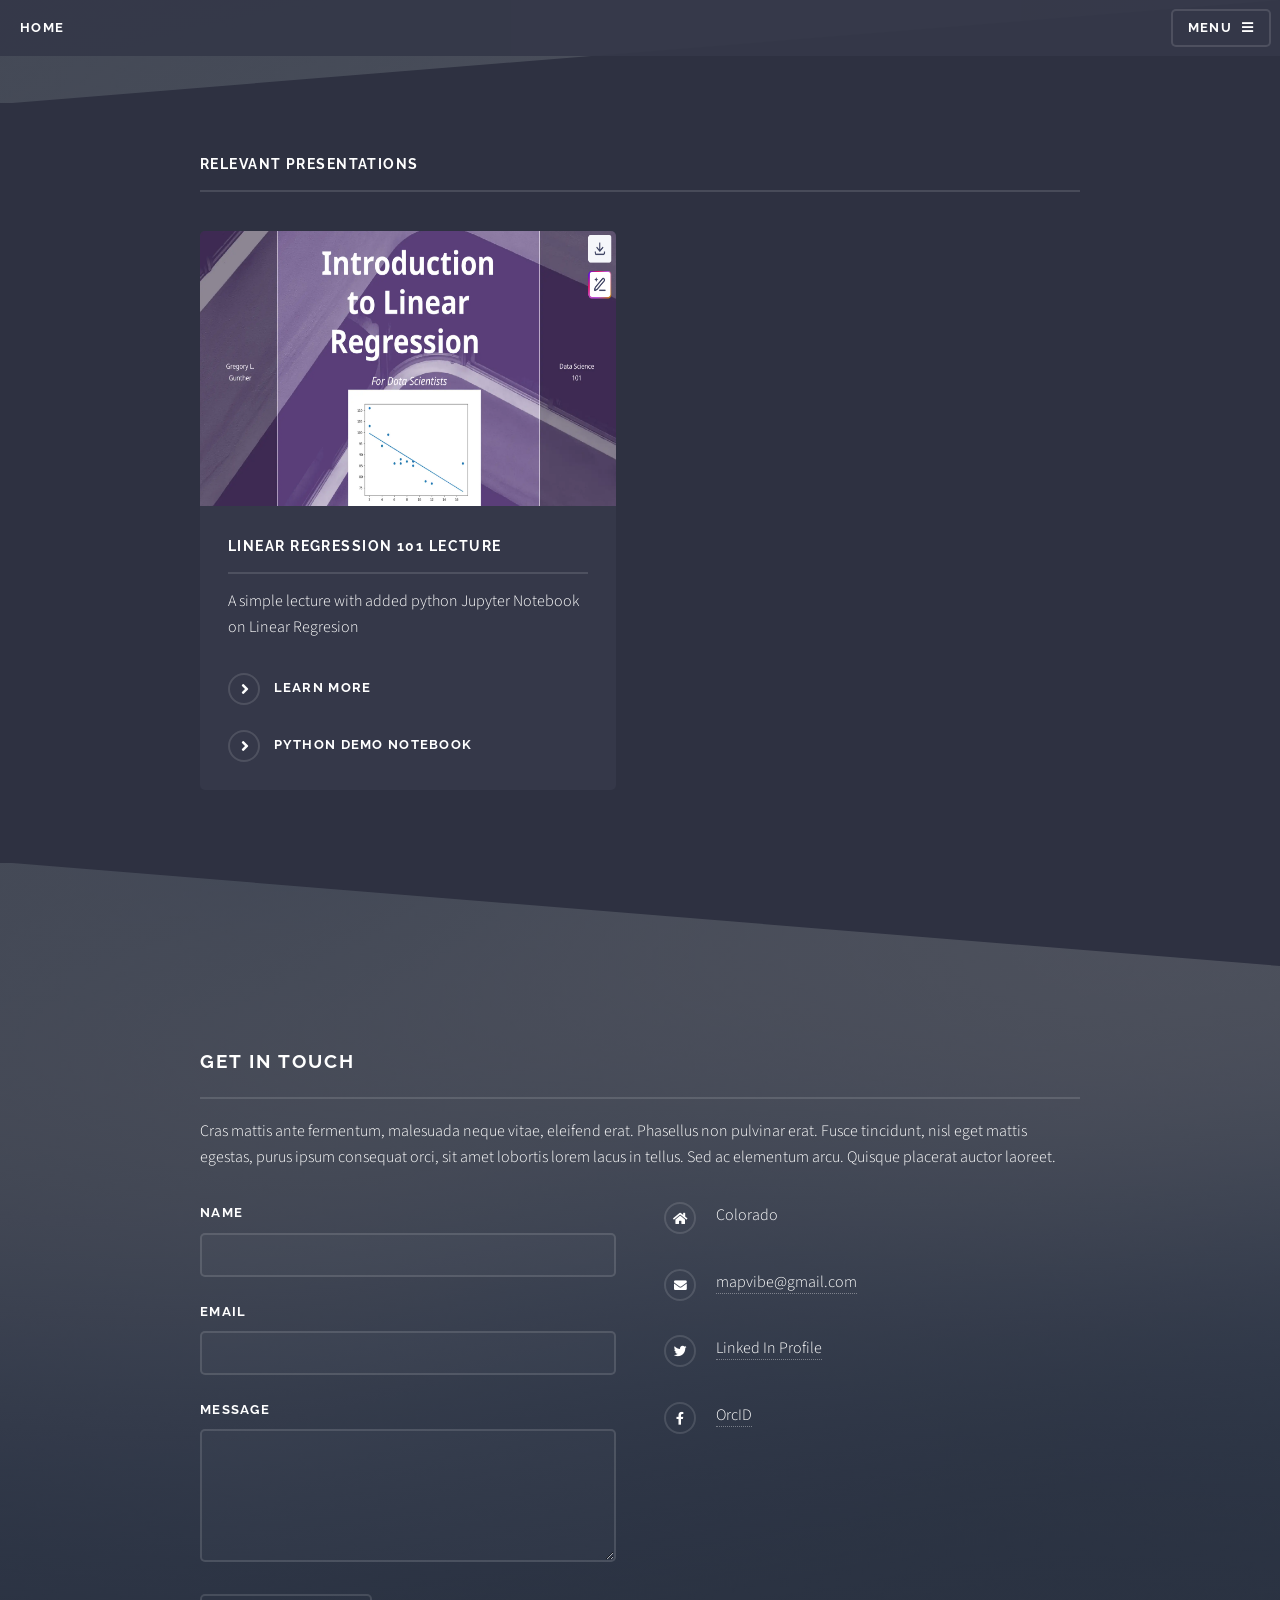
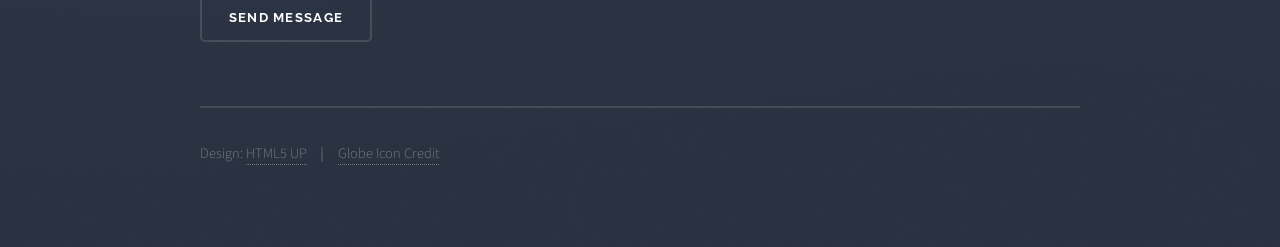
==== presentations.html @ 6fad4ea9 "Added presentation page and linear regression demo presenation" ====
<!DOCTYPE HTML>
<!--
	Solid State by HTML5 UP
	html5up.net | @ajlkn
	Free for personal and commercial use under the CCA 3.0 license (html5up.net/license)
-->
<html>
	<head>
		<title>Gregory Gunther Publications</title>
		<meta charset="utf-8" />
		<meta name="viewport" content="width=device-width, initial-scale=1, user-scalable=no" />
		<link rel="stylesheet" href="assets/css/main.css" />
		<noscript><link rel="stylesheet" href="assets/css/noscript.css" /></noscript>
	</head>
	<body class="is-preload">

		<!-- Page Wrapper -->
			<div id="page-wrapper">

				<!-- Header -->
					<header id="header">
						<h1><a href="index.html">Home</a></h1>
						<nav>
							<a href="#menu">Menu</a>
						</nav>
					</header>

				<!-- Menu -->
					<nav id="menu">
						<div class="inner">
							<h2>Menu</h2>
							<ul class="links">
								<li><a href="index.html">Home</a></li>
								<li><a href="documents/Gregory_Gunther_CV_July_2025.pdf">Curriculum Vitae</a></li>
								<li><a href="documents/skills_pydantic_dm.pdf">Skills (pydantic)</a></li>
								<li><a href="publications.html">Publications</a></li>
                                <li><a href="presentations.html">Presentations</a></li>
								<!--<li><a href="elements.html">Elements</a></li>
								<li><a href="#">Log In</a></li>
								<li><a href="#">Sign Up</a></li>-->
							</ul>
							<a href="#" class="close">Close</a>
						</div>
					</nav>

				<!-- Wrapper -->
				<section id="wrapper">
					<!--	<header>
							<div class="inner">
								<h2>Generic</h2>
								<p>Phasellus non pulvinar erat. Fusce tincidunt nisl eget ipsum.</p>
							</div>
						</header>
                        -->	
						<!-- Content -->
							<div class="wrapper">
								<div class="inner">

									<!--<h3 class="major">Lorem ipsum dolor</h3>
									<p>Morbi mattis mi consectetur tortor elementum, varius pellentesque velit convallis. Aenean tincidunt lectus auctor mauris maximus, ac scelerisque ipsum tempor. Duis vulputate ex et ex tincidunt, quis lacinia velit aliquet. Duis non efficitur nisi, id malesuada justo. Maecenas sagittis felis ac sagittis semper. Curabitur purus leo donec vel dolor at arcu tincidunt bibendum. Interdum et malesuada fames ac ante ipsum primis in faucibus. Fusce ut aliquet justo. Donec id neque ipsum. Integer eget ultricies odio. Nam vel ex a orci fringilla tincidunt. Aliquam eleifend ligula non velit accumsan cursus. Etiam ut gravida sapien.</p>

									<p>Vestibulum ultrices risus velit, sit amet blandit massa auctor sit amet. Sed eu lectus sem. Phasellus in odio at ipsum porttitor mollis id vel diam. Praesent sit amet posuere risus, eu faucibus lectus. Vivamus ex ligula, tempus pulvinar ipsum in, auctor porta quam. Proin nec commodo, vel scelerisque nisi scelerisque. Suspendisse id quam vel tortor tincidunt suscipit. Nullam auctor orci eu dolor consectetur, interdum ullamcorper ante tincidunt. Mauris felis nec felis elementum varius.</p>
								-->
									<h3 class="major">Relevant Presentations</h3>
									<!--<p>Cras mattis ante fermentum, malesuada neque vitae, eleifend erat. Phasellus non pulvinar erat. Fusce tincidunt, nisl eget mattis egestas, purus ipsum consequat orci, sit amet lobortis lorem lacus in tellus. Sed ac elementum arcu. Quisque placerat auctor laoreet.</p>-->

									<section class="features">
										<article>
											<a href="https://www.slideshare.net/slideshow/linear-regression-101-lecture-slideshare-pptx-a828/281717510"  class="image"><img src="images/linearregression.png" alt="Visit this slidedeck for a simple lecture on linear regression" height="275" /></a>
											<h3 class="major">Linear Regression 101 Lecture</h3>
											<p>A simple lecture with added python Jupyter Notebook on Linear Regresion</p>
											<a href="https://www.slideshare.net/slideshow/linear-regression-101-lecture-slideshare-pptx-a828/281717510" class="special">Learn more</a>
										    <a href="https://github.com/mapvibe/projects/blob/main/LinearRegressionPythonDemo.ipynb" class="special">Python Demo Notebook</a>
                                        </article>
										<!--<article>
											<a href="https://www.sciencebase.gov/catalog/item/60abc9e2d34ea221ce51e694" class="image"><img src="images/capacity_assessment_dr.png" alt="Click here for to visit the USGS EarthMAP Capacity Assessment Data Release" height="275" /></a>
											<h3 class="major">USGS Capacity Assessment Data Release</h3>
											<p>The U.S. Geological Survey provides a wide range of scientific information to an even wider group of stakeholders. Understanding what capacities are needed and if and or where these capacities exist across the USGS landscape is critical in moving science to the next level of use, implementation, and visualization. </p>
											<a href="https://www.sciencebase.gov/catalog/item/60abc9e2d34ea221ce51e694" class="special">Learn more</a>
										</article>
										<article>
											<a href="documents/Gunther2025.xlsx" class="image"><img src="images/publications.webp" alt="Click here for a full list of my publications" height="275" /></a>
											<h3 class="major">Full List</h3>
											<p>Here is a full list of my professional publications.</p>
											<a href="documents/Gunther2025.xlsx" class="special">Learn more</a>
										</article>-->
									</section>

								</div>
							</div>

					</section>

				<!-- Footer -->
					<section id="footer">
						<div class="inner">
							<h2 class="major">Get in touch</h2>
							<p>Cras mattis ante fermentum, malesuada neque vitae, eleifend erat. Phasellus non pulvinar erat. Fusce tincidunt, nisl eget mattis egestas, purus ipsum consequat orci, sit amet lobortis lorem lacus in tellus. Sed ac elementum arcu. Quisque placerat auctor laoreet.</p>
							<form method="post" action="#">
								<div class="fields">
									<div class="field">
										<label for="name">Name</label>
										<input type="text" name="name" id="name" />
									</div>
									<div class="field">
										<label for="email">Email</label>
										<input type="email" name="email" id="email" />
									</div>
									<div class="field">
										<label for="message">Message</label>
										<textarea name="message" id="message" rows="4"></textarea>
									</div>
								</div>
								<ul class="actions">
									<li><input type="submit" value="Send Message" /></li>
								</ul>
							</form>
							<ul class="contact">
								<li class="icon solid fa-home">
									Colorado<br />
								</li>
								<li class="icon solid fa-envelope"><a href="mailto:mapvibe@gmail.com">mapvibe@gmail.com</a></li>
								<li class="icon brands fa-twitter"><a href="https://www.linkedin.com/in/mapvibe/">Linked In Profile</a></li>
								<li class="icon brands fa-facebook-f"><a href="https://orcid.org/0000-0002-1761-1604">OrcID</a></li>
							</ul>
						<ul class="copyright">
								<li>Design: <a href="http://html5up.net">HTML5 UP</a></li><li><a href="https://ngineprumah.blogspot.com/2022/03/white-global-icon-png-global-icon-png.html">Globe Icon Credit</a></li>
							</ul>
						</div>
					</section>

			</div>

		<!-- Scripts -->
			<script src="assets/js/jquery.min.js"></script>
			<script src="assets/js/jquery.scrollex.min.js"></script>
			<script src="assets/js/browser.min.js"></script>
			<script src="assets/js/breakpoints.min.js"></script>
			<script src="assets/js/util.js"></script>
			<script src="assets/js/main.js"></script>

	</body>
</html>
---- assets/css/main.css ----
@import url(fontawesome-all.min.css);
@import url("https://fonts.googleapis.com/css?family=Raleway:200,700|Source+Sans+Pro:300,600,300italic,600italic");

/*
	Solid State by HTML5 UP
	html5up.net | @ajlkn
	Free for personal and commercial use under the CCA 3.0 license (html5up.net/license)
*/

html, body, div, span, applet, object,
iframe, h1, h2, h3, h4, h5, h6, p, blockquote,
pre, a, abbr, acronym, address, big, cite,
code, del, dfn, em, img, ins, kbd, q, s, samp,
small, strike, strong, sub, sup, tt, var, b,
u, i, center, dl, dt, dd, ol, ul, li, fieldset,
form, label, legend, table, caption, tbody,
tfoot, thead, tr, th, td, article, aside,
canvas, details, embed, figure, figcaption,
footer, header, hgroup, menu, nav, output, ruby,
section, summary, time, mark, audio, video {
	margin: 0;
	padding: 0;
	border: 0;
	font-size: 100%;
	font: inherit;
	vertical-align: baseline;}

article, aside, details, figcaption, figure,
footer, header, hgroup, menu, nav, section {
	display: block;}

body {
	line-height: 1;
}

ol, ul {
	list-style: none;
}

blockquote, q {
	quotes: none;
}

	blockquote:before, blockquote:after, q:before, q:after {
		content: '';
		content: none;
	}

table {
	border-collapse: collapse;
	border-spacing: 0;
}

body {
	-webkit-text-size-adjust: none;
}

mark {
	background-color: transparent;
	color: inherit;
}

input::-moz-focus-inner {
	border: 0;
	padding: 0;
}

input, select, textarea {
	-moz-appearance: none;
	-webkit-appearance: none;
	-ms-appearance: none;
	appearance: none;
}

/* Basic */

	@-ms-viewport {
		width: device-width;
	}

	body {
		-ms-overflow-style: scrollbar;
	}

	@media screen and (max-width: 480px) {

		html, body {
			min-width: 320px;
		}

	}

	html {
		box-sizing: border-box;
	}

	*, *:before, *:after {
		box-sizing: inherit;
	}

	body {
		background-color: #2e3141;
		background-image: linear-gradient(to top, rgba(46, 49, 65, 0.8), rgba(46, 49, 65, 0.8)), url("../../images/bg.jpg");
		background-size: auto,
 cover;
		background-attachment: fixed,
 fixed;
		background-position: center,
 center;
	}

		body.is-preload *, body.is-preload *:before, body.is-preload *:after {
			-moz-animation: none !important;
			-webkit-animation: none !important;
			-ms-animation: none !important;
			animation: none !important;
			-moz-transition: none !important;
			-webkit-transition: none !important;
			-ms-transition: none !important;
			transition: none !important;
		}

/* Type */

	body, input, select, textarea {
		color: #ffffff;
		font-family: "Source Sans Pro", Helvetica, sans-serif;
		font-size: 16.5pt;
		font-weight: 300;
		line-height: 1.65;
	}

		@media screen and (max-width: 1680px) {

			body, input, select, textarea {
				font-size: 13pt;
			}

		}

		@media screen and (max-width: 1280px) {

			body, input, select, textarea {
				font-size: 12pt;
			}

		}

		@media screen and (max-width: 980px) {

			body, input, select, textarea {
				font-size: 12pt;
			}

		}

		@media screen and (max-width: 736px) {

			body, input, select, textarea {
				font-size: 12pt;
			}

		}

		@media screen and (max-width: 480px) {

			body, input, select, textarea {
				font-size: 12pt;
			}

		}

	a {
		-moz-transition: color 0.2s ease-in-out, border-bottom-color 0.2s ease-in-out;
		-webkit-transition: color 0.2s ease-in-out, border-bottom-color 0.2s ease-in-out;
		-ms-transition: color 0.2s ease-in-out, border-bottom-color 0.2s ease-in-out;
		transition: color 0.2s ease-in-out, border-bottom-color 0.2s ease-in-out;
		border-bottom: dotted 1px rgba(255, 255, 255, 0.35);
		color: #ffffff;
		text-decoration: none;
	}

		a:hover {
			border-bottom-color: transparent;
			color: #ffffff !important;
		}

		a.special:not(.button) {
			text-decoration: none;
			border-bottom: 0;
			display: block;
			font-family: Raleway, Helvetica, sans-serif;
			font-size: 0.8em;
			font-weight: 700;
			letter-spacing: 0.1em;
			margin: 0 0 2em 0;
			text-transform: uppercase;
		}

			a.special:not(.button):before {
				-moz-osx-font-smoothing: grayscale;
				-webkit-font-smoothing: antialiased;
				display: inline-block;
				font-style: normal;
				font-variant: normal;
				text-rendering: auto;
				line-height: 1;
				text-transform: none !important;
				font-family: 'Font Awesome 5 Free';
				font-weight: 900;
			}

			a.special:not(.button):before {
				-moz-transition: background-color 0.2s ease-in-out;
				-webkit-transition: background-color 0.2s ease-in-out;
				-ms-transition: background-color 0.2s ease-in-out;
				transition: background-color 0.2s ease-in-out;
				border-radius: 100%;
				border: solid 2px rgba(255, 255, 255, 0.125);
				content: '\f105';
				display: inline-block;
				font-size: 1.25em;
				height: 2em;
				line-height: 1.75em;
				margin-right: 0.85em;
				text-align: center;
				text-indent: 0.15em;
				vertical-align: middle;
				width: 2em;
			}

			a.special:not(.button):hover:before {
				background-color: rgba(255, 255, 255, 0.025);
			}

			a.special:not(.button):active:before {
				background-color: rgba(255, 255, 255, 0.075);
			}

	strong, b {
		color: #ffffff;
		font-weight: 600;
	}

	em, i {
		font-style: italic;
	}

	p {
		margin: 0 0 2em 0;
	}

	h1, h2, h3, h4, h5, h6 {
		color: #ffffff;
		font-family: Raleway, Helvetica, sans-serif;
		font-weight: 700;
		letter-spacing: 0.1em;
		margin: 0 0 1em 0;
		text-transform: uppercase;
	}

		h1 a, h2 a, h3 a, h4 a, h5 a, h6 a {
			color: inherit;
			text-decoration: none;
			border-bottom: 0;
		}

		h1 span, h2 span, h3 span, h4 span, h5 span, h6 span {
			font-weight: 200;
		}

		h1.major, h2.major, h3.major, h4.major, h5.major, h6.major {
			padding-bottom: 1em;
			border-bottom: solid 2px rgba(255, 255, 255, 0.125);
		}

	h2 {
		font-size: 1.2em;
	}

	h3 {
		font-size: 0.9em;
	}

	h4 {
		font-size: 0.7em;
	}

	h5 {
		font-size: 0.7em;
	}

	h6 {
		font-size: 0.7em;
	}

	@media screen and (max-width: 736px) {

		h2 {
			font-size: 1em;
		}

		h3 {
			font-size: 0.8em;
		}

	}

	sub {
		font-size: 0.8em;
		position: relative;
		top: 0.5em;
	}

	sup {
		font-size: 0.8em;
		position: relative;
		top: -0.5em;
	}

	blockquote {
		border-left: solid 4px rgba(255, 255, 255, 0.125);
		font-style: italic;
		margin: 0 0 2em 0;
		padding: 0.5em 0 0.5em 2em;
	}

	code {
		background: rgba(255, 255, 255, 0.025);
		border-radius: 5px;
		border: solid 2px rgba(255, 255, 255, 0.125);
		font-family: "Courier New", monospace;
		font-size: 0.9em;
		margin: 0 0.25em;
		padding: 0.25em 0.65em;
	}

	pre {
		-webkit-overflow-scrolling: touch;
		font-family: "Courier New", monospace;
		font-size: 0.9em;
		margin: 0 0 2em 0;
	}

		pre code {
			display: block;
			line-height: 1.75em;
			padding: 1em 1.5em;
			overflow-x: auto;
		}

	hr {
		border: 0;
		border-bottom: solid 2px rgba(255, 255, 255, 0.125);
		margin: 2.5em 0;
	}

		hr.major {
			margin: 4em 0;
		}

	.align-left {
		text-align: left;
	}

	.align-center {
		text-align: center;
	}

	.align-right {
		text-align: right;
	}

/* Row */

	.row {
		display: flex;
		flex-wrap: wrap;
		box-sizing: border-box;
		align-items: stretch;
	}

		.row > * {
			box-sizing: border-box;
		}

		.row.gtr-uniform > * > :last-child {
			margin-bottom: 0;
		}

		.row.aln-left {
			justify-content: flex-start;
		}

		.row.aln-center {
			justify-content: center;
		}

		.row.aln-right {
			justify-content: flex-end;
		}

		.row.aln-top {
			align-items: flex-start;
		}

		.row.aln-middle {
			align-items: center;
		}

		.row.aln-bottom {
			align-items: flex-end;
		}

		.row > .imp {
			order: -1;
		}

		.row > .col-1 {
			width: 8.33333%;
		}

		.row > .off-1 {
			margin-left: 8.33333%;
		}

		.row > .col-2 {
			width: 16.66667%;
		}

		.row > .off-2 {
			margin-left: 16.66667%;
		}

		.row > .col-3 {
			width: 25%;
		}

		.row > .off-3 {
			margin-left: 25%;
		}

		.row > .col-4 {
			width: 33.33333%;
		}

		.row > .off-4 {
			margin-left: 33.33333%;
		}

		.row > .col-5 {
			width: 41.66667%;
		}

		.row > .off-5 {
			margin-left: 41.66667%;
		}

		.row > .col-6 {
			width: 50%;
		}

		.row > .off-6 {
			margin-left: 50%;
		}

		.row > .col-7 {
			width: 58.33333%;
		}

		.row > .off-7 {
			margin-left: 58.33333%;
		}

		.row > .col-8 {
			width: 66.66667%;
		}

		.row > .off-8 {
			margin-left: 66.66667%;
		}

		.row > .col-9 {
			width: 75%;
		}

		.row > .off-9 {
			margin-left: 75%;
		}

		.row > .col-10 {
			width: 83.33333%;
		}

		.row > .off-10 {
			margin-left: 83.33333%;
		}

		.row > .col-11 {
			width: 91.66667%;
		}

		.row > .off-11 {
			margin-left: 91.66667%;
		}

		.row > .col-12 {
			width: 100%;
		}

		.row > .off-12 {
			margin-left: 100%;
		}

		.row.gtr-0 {
			margin-top: 0;
			margin-left: 0em;
		}

			.row.gtr-0 > * {
				padding: 0 0 0 0em;
			}

			.row.gtr-0.gtr-uniform {
				margin-top: 0em;
			}

				.row.gtr-0.gtr-uniform > * {
					padding-top: 0em;
				}

		.row.gtr-25 {
			margin-top: 0;
			margin-left: -0.4375em;
		}

			.row.gtr-25 > * {
				padding: 0 0 0 0.4375em;
			}

			.row.gtr-25.gtr-uniform {
				margin-top: -0.4375em;
			}

				.row.gtr-25.gtr-uniform > * {
					padding-top: 0.4375em;
				}

		.row.gtr-50 {
			margin-top: 0;
			margin-left: -0.875em;
		}

			.row.gtr-50 > * {
				padding: 0 0 0 0.875em;
			}

			.row.gtr-50.gtr-uniform {
				margin-top: -0.875em;
			}

				.row.gtr-50.gtr-uniform > * {
					padding-top: 0.875em;
				}

		.row {
			margin-top: 0;
			margin-left: -1.75em;
		}

			.row > * {
				padding: 0 0 0 1.75em;
			}

			.row.gtr-uniform {
				margin-top: -1.75em;
			}

				.row.gtr-uniform > * {
					padding-top: 1.75em;
				}

		.row.gtr-150 {
			margin-top: 0;
			margin-left: -2.625em;
		}

			.row.gtr-150 > * {
				padding: 0 0 0 2.625em;
			}

			.row.gtr-150.gtr-uniform {
				margin-top: -2.625em;
			}

				.row.gtr-150.gtr-uniform > * {
					padding-top: 2.625em;
				}

		.row.gtr-200 {
			margin-top: 0;
			margin-left: -3.5em;
		}

			.row.gtr-200 > * {
				padding: 0 0 0 3.5em;
			}

			.row.gtr-200.gtr-uniform {
				margin-top: -3.5em;
			}

				.row.gtr-200.gtr-uniform > * {
					padding-top: 3.5em;
				}

		@media screen and (max-width: 1680px) {

			.row {
				display: flex;
				flex-wrap: wrap;
				box-sizing: border-box;
				align-items: stretch;
			}

				.row > * {
					box-sizing: border-box;
				}

				.row.gtr-uniform > * > :last-child {
					margin-bottom: 0;
				}

				.row.aln-left {
					justify-content: flex-start;
				}

				.row.aln-center {
					justify-content: center;
				}

				.row.aln-right {
					justify-content: flex-end;
				}

				.row.aln-top {
					align-items: flex-start;
				}

				.row.aln-middle {
					align-items: center;
				}

				.row.aln-bottom {
					align-items: flex-end;
				}

				.row > .imp-xlarge {
					order: -1;
				}

				.row > .col-1-xlarge {
					width: 8.33333%;
				}

				.row > .off-1-xlarge {
					margin-left: 8.33333%;
				}

				.row > .col-2-xlarge {
					width: 16.66667%;
				}

				.row > .off-2-xlarge {
					margin-left: 16.66667%;
				}

				.row > .col-3-xlarge {
					width: 25%;
				}

				.row > .off-3-xlarge {
					margin-left: 25%;
				}

				.row > .col-4-xlarge {
					width: 33.33333%;
				}

				.row > .off-4-xlarge {
					margin-left: 33.33333%;
				}

				.row > .col-5-xlarge {
					width: 41.66667%;
				}

				.row > .off-5-xlarge {
					margin-left: 41.66667%;
				}

				.row > .col-6-xlarge {
					width: 50%;
				}

				.row > .off-6-xlarge {
					margin-left: 50%;
				}

				.row > .col-7-xlarge {
					width: 58.33333%;
				}

				.row > .off-7-xlarge {
					margin-left: 58.33333%;
				}

				.row > .col-8-xlarge {
					width: 66.66667%;
				}

				.row > .off-8-xlarge {
					margin-left: 66.66667%;
				}

				.row > .col-9-xlarge {
					width: 75%;
				}

				.row > .off-9-xlarge {
					margin-left: 75%;
				}

				.row > .col-10-xlarge {
					width: 83.33333%;
				}

				.row > .off-10-xlarge {
					margin-left: 83.33333%;
				}

				.row > .col-11-xlarge {
					width: 91.66667%;
				}

				.row > .off-11-xlarge {
					margin-left: 91.66667%;
				}

				.row > .col-12-xlarge {
					width: 100%;
				}

				.row > .off-12-xlarge {
					margin-left: 100%;
				}

				.row.gtr-0 {
					margin-top: 0;
					margin-left: 0em;
				}

					.row.gtr-0 > * {
						padding: 0 0 0 0em;
					}

					.row.gtr-0.gtr-uniform {
						margin-top: 0em;
					}

						.row.gtr-0.gtr-uniform > * {
							padding-top: 0em;
						}

				.row.gtr-25 {
					margin-top: 0;
					margin-left: -0.4375em;
				}

					.row.gtr-25 > * {
						padding: 0 0 0 0.4375em;
					}

					.row.gtr-25.gtr-uniform {
						margin-top: -0.4375em;
					}

						.row.gtr-25.gtr-uniform > * {
							padding-top: 0.4375em;
						}

				.row.gtr-50 {
					margin-top: 0;
					margin-left: -0.875em;
				}

					.row.gtr-50 > * {
						padding: 0 0 0 0.875em;
					}

					.row.gtr-50.gtr-uniform {
						margin-top: -0.875em;
					}

						.row.gtr-50.gtr-uniform > * {
							padding-top: 0.875em;
						}

				.row {
					margin-top: 0;
					margin-left: -1.75em;
				}

					.row > * {
						padding: 0 0 0 1.75em;
					}

					.row.gtr-uniform {
						margin-top: -1.75em;
					}

						.row.gtr-uniform > * {
							padding-top: 1.75em;
						}

				.row.gtr-150 {
					margin-top: 0;
					margin-left: -2.625em;
				}

					.row.gtr-150 > * {
						padding: 0 0 0 2.625em;
					}

					.row.gtr-150.gtr-uniform {
						margin-top: -2.625em;
					}

						.row.gtr-150.gtr-uniform > * {
							padding-top: 2.625em;
						}

				.row.gtr-200 {
					margin-top: 0;
					margin-left: -3.5em;
				}

					.row.gtr-200 > * {
						padding: 0 0 0 3.5em;
					}

					.row.gtr-200.gtr-uniform {
						margin-top: -3.5em;
					}

						.row.gtr-200.gtr-uniform > * {
							padding-top: 3.5em;
						}

		}

		@media screen and (max-width: 1280px) {

			.row {
				display: flex;
				flex-wrap: wrap;
				box-sizing: border-box;
				align-items: stretch;
			}

				.row > * {
					box-sizing: border-box;
				}

				.row.gtr-uniform > * > :last-child {
					margin-bottom: 0;
				}

				.row.aln-left {
					justify-content: flex-start;
				}

				.row.aln-center {
					justify-content: center;
				}

				.row.aln-right {
					justify-content: flex-end;
				}

				.row.aln-top {
					align-items: flex-start;
				}

				.row.aln-middle {
					align-items: center;
				}

				.row.aln-bottom {
					align-items: flex-end;
				}

				.row > .imp-large {
					order: -1;
				}

				.row > .col-1-large {
					width: 8.33333%;
				}

				.row > .off-1-large {
					margin-left: 8.33333%;
				}

				.row > .col-2-large {
					width: 16.66667%;
				}

				.row > .off-2-large {
					margin-left: 16.66667%;
				}

				.row > .col-3-large {
					width: 25%;
				}

				.row > .off-3-large {
					margin-left: 25%;
				}

				.row > .col-4-large {
					width: 33.33333%;
				}

				.row > .off-4-large {
					margin-left: 33.33333%;
				}

				.row > .col-5-large {
					width: 41.66667%;
				}

				.row > .off-5-large {
					margin-left: 41.66667%;
				}

				.row > .col-6-large {
					width: 50%;
				}

				.row > .off-6-large {
					margin-left: 50%;
				}

				.row > .col-7-large {
					width: 58.33333%;
				}

				.row > .off-7-large {
					margin-left: 58.33333%;
				}

				.row > .col-8-large {
					width: 66.66667%;
				}

				.row > .off-8-large {
					margin-left: 66.66667%;
				}

				.row > .col-9-large {
					width: 75%;
				}

				.row > .off-9-large {
					margin-left: 75%;
				}

				.row > .col-10-large {
					width: 83.33333%;
				}

				.row > .off-10-large {
					margin-left: 83.33333%;
				}

				.row > .col-11-large {
					width: 91.66667%;
				}

				.row > .off-11-large {
					margin-left: 91.66667%;
				}

				.row > .col-12-large {
					width: 100%;
				}

				.row > .off-12-large {
					margin-left: 100%;
				}

				.row.gtr-0 {
					margin-top: 0;
					margin-left: 0em;
				}

					.row.gtr-0 > * {
						padding: 0 0 0 0em;
					}

					.row.gtr-0.gtr-uniform {
						margin-top: 0em;
					}

						.row.gtr-0.gtr-uniform > * {
							padding-top: 0em;
						}

				.row.gtr-25 {
					margin-top: 0;
					margin-left: -0.4375em;
				}

					.row.gtr-25 > * {
						padding: 0 0 0 0.4375em;
					}

					.row.gtr-25.gtr-uniform {
						margin-top: -0.4375em;
					}

						.row.gtr-25.gtr-uniform > * {
							padding-top: 0.4375em;
						}

				.row.gtr-50 {
					margin-top: 0;
					margin-left: -0.875em;
				}

					.row.gtr-50 > * {
						padding: 0 0 0 0.875em;
					}

					.row.gtr-50.gtr-uniform {
						margin-top: -0.875em;
					}

						.row.gtr-50.gtr-uniform > * {
							padding-top: 0.875em;
						}

				.row {
					margin-top: 0;
					margin-left: -1.75em;
				}

					.row > * {
						padding: 0 0 0 1.75em;
					}

					.row.gtr-uniform {
						margin-top: -1.75em;
					}

						.row.gtr-uniform > * {
							padding-top: 1.75em;
						}

				.row.gtr-150 {
					margin-top: 0;
					margin-left: -2.625em;
				}

					.row.gtr-150 > * {
						padding: 0 0 0 2.625em;
					}

					.row.gtr-150.gtr-uniform {
						margin-top: -2.625em;
					}

						.row.gtr-150.gtr-uniform > * {
							padding-top: 2.625em;
						}

				.row.gtr-200 {
					margin-top: 0;
					margin-left: -3.5em;
				}

					.row.gtr-200 > * {
						padding: 0 0 0 3.5em;
					}

					.row.gtr-200.gtr-uniform {
						margin-top: -3.5em;
					}

						.row.gtr-200.gtr-uniform > * {
							padding-top: 3.5em;
						}

		}

		@media screen and (max-width: 980px) {

			.row {
				display: flex;
				flex-wrap: wrap;
				box-sizing: border-box;
				align-items: stretch;
			}

				.row > * {
					box-sizing: border-box;
				}

				.row.gtr-uniform > * > :last-child {
					margin-bottom: 0;
				}

				.row.aln-left {
					justify-content: flex-start;
				}

				.row.aln-center {
					justify-content: center;
				}

				.row.aln-right {
					justify-content: flex-end;
				}

				.row.aln-top {
					align-items: flex-start;
				}

				.row.aln-middle {
					align-items: center;
				}

				.row.aln-bottom {
					align-items: flex-end;
				}

				.row > .imp-medium {
					order: -1;
				}

				.row > .col-1-medium {
					width: 8.33333%;
				}

				.row > .off-1-medium {
					margin-left: 8.33333%;
				}

				.row > .col-2-medium {
					width: 16.66667%;
				}

				.row > .off-2-medium {
					margin-left: 16.66667%;
				}

				.row > .col-3-medium {
					width: 25%;
				}

				.row > .off-3-medium {
					margin-left: 25%;
				}

				.row > .col-4-medium {
					width: 33.33333%;
				}

				.row > .off-4-medium {
					margin-left: 33.33333%;
				}

				.row > .col-5-medium {
					width: 41.66667%;
				}

				.row > .off-5-medium {
					margin-left: 41.66667%;
				}

				.row > .col-6-medium {
					width: 50%;
				}

				.row > .off-6-medium {
					margin-left: 50%;
				}

				.row > .col-7-medium {
					width: 58.33333%;
				}

				.row > .off-7-medium {
					margin-left: 58.33333%;
				}

				.row > .col-8-medium {
					width: 66.66667%;
				}

				.row > .off-8-medium {
					margin-left: 66.66667%;
				}

				.row > .col-9-medium {
					width: 75%;
				}

				.row > .off-9-medium {
					margin-left: 75%;
				}

				.row > .col-10-medium {
					width: 83.33333%;
				}

				.row > .off-10-medium {
					margin-left: 83.33333%;
				}

				.row > .col-11-medium {
					width: 91.66667%;
				}

				.row > .off-11-medium {
					margin-left: 91.66667%;
				}

				.row > .col-12-medium {
					width: 100%;
				}

				.row > .off-12-medium {
					margin-left: 100%;
				}

				.row.gtr-0 {
					margin-top: 0;
					margin-left: 0em;
				}

					.row.gtr-0 > * {
						padding: 0 0 0 0em;
					}

					.row.gtr-0.gtr-uniform {
						margin-top: 0em;
					}

						.row.gtr-0.gtr-uniform > * {
							padding-top: 0em;
						}

				.row.gtr-25 {
					margin-top: 0;
					margin-left: -0.4375em;
				}

					.row.gtr-25 > * {
						padding: 0 0 0 0.4375em;
					}

					.row.gtr-25.gtr-uniform {
						margin-top: -0.4375em;
					}

						.row.gtr-25.gtr-uniform > * {
							padding-top: 0.4375em;
						}

				.row.gtr-50 {
					margin-top: 0;
					margin-left: -0.875em;
				}

					.row.gtr-50 > * {
						padding: 0 0 0 0.875em;
					}

					.row.gtr-50.gtr-uniform {
						margin-top: -0.875em;
					}

						.row.gtr-50.gtr-uniform > * {
							padding-top: 0.875em;
						}

				.row {
					margin-top: 0;
					margin-left: -1.75em;
				}

					.row > * {
						padding: 0 0 0 1.75em;
					}

					.row.gtr-uniform {
						margin-top: -1.75em;
					}

						.row.gtr-uniform > * {
							padding-top: 1.75em;
						}

				.row.gtr-150 {
					margin-top: 0;
					margin-left: -2.625em;
				}

					.row.gtr-150 > * {
						padding: 0 0 0 2.625em;
					}

					.row.gtr-150.gtr-uniform {
						margin-top: -2.625em;
					}

						.row.gtr-150.gtr-uniform > * {
							padding-top: 2.625em;
						}

				.row.gtr-200 {
					margin-top: 0;
					margin-left: -3.5em;
				}

					.row.gtr-200 > * {
						padding: 0 0 0 3.5em;
					}

					.row.gtr-200.gtr-uniform {
						margin-top: -3.5em;
					}

						.row.gtr-200.gtr-uniform > * {
							padding-top: 3.5em;
						}

		}

		@media screen and (max-width: 736px) {

			.row {
				display: flex;
				flex-wrap: wrap;
				box-sizing: border-box;
				align-items: stretch;
			}

				.row > * {
					box-sizing: border-box;
				}

				.row.gtr-uniform > * > :last-child {
					margin-bottom: 0;
				}

				.row.aln-left {
					justify-content: flex-start;
				}

				.row.aln-center {
					justify-content: center;
				}

				.row.aln-right {
					justify-content: flex-end;
				}

				.row.aln-top {
					align-items: flex-start;
				}

				.row.aln-middle {
					align-items: center;
				}

				.row.aln-bottom {
					align-items: flex-end;
				}

				.row > .imp-small {
					order: -1;
				}

				.row > .col-1-small {
					width: 8.33333%;
				}

				.row > .off-1-small {
					margin-left: 8.33333%;
				}

				.row > .col-2-small {
					width: 16.66667%;
				}

				.row > .off-2-small {
					margin-left: 16.66667%;
				}

				.row > .col-3-small {
					width: 25%;
				}

				.row > .off-3-small {
					margin-left: 25%;
				}

				.row > .col-4-small {
					width: 33.33333%;
				}

				.row > .off-4-small {
					margin-left: 33.33333%;
				}

				.row > .col-5-small {
					width: 41.66667%;
				}

				.row > .off-5-small {
					margin-left: 41.66667%;
				}

				.row > .col-6-small {
					width: 50%;
				}

				.row > .off-6-small {
					margin-left: 50%;
				}

				.row > .col-7-small {
					width: 58.33333%;
				}

				.row > .off-7-small {
					margin-left: 58.33333%;
				}

				.row > .col-8-small {
					width: 66.66667%;
				}

				.row > .off-8-small {
					margin-left: 66.66667%;
				}

				.row > .col-9-small {
					width: 75%;
				}

				.row > .off-9-small {
					margin-left: 75%;
				}

				.row > .col-10-small {
					width: 83.33333%;
				}

				.row > .off-10-small {
					margin-left: 83.33333%;
				}

				.row > .col-11-small {
					width: 91.66667%;
				}

				.row > .off-11-small {
					margin-left: 91.66667%;
				}

				.row > .col-12-small {
					width: 100%;
				}

				.row > .off-12-small {
					margin-left: 100%;
				}

				.row.gtr-0 {
					margin-top: 0;
					margin-left: 0em;
				}

					.row.gtr-0 > * {
						padding: 0 0 0 0em;
					}

					.row.gtr-0.gtr-uniform {
						margin-top: 0em;
					}

						.row.gtr-0.gtr-uniform > * {
							padding-top: 0em;
						}

				.row.gtr-25 {
					margin-top: 0;
					margin-left: -0.3125em;
				}

					.row.gtr-25 > * {
						padding: 0 0 0 0.3125em;
					}

					.row.gtr-25.gtr-uniform {
						margin-top: -0.3125em;
					}

						.row.gtr-25.gtr-uniform > * {
							padding-top: 0.3125em;
						}

				.row.gtr-50 {
					margin-top: 0;
					margin-left: -0.625em;
				}

					.row.gtr-50 > * {
						padding: 0 0 0 0.625em;
					}

					.row.gtr-50.gtr-uniform {
						margin-top: -0.625em;
					}

						.row.gtr-50.gtr-uniform > * {
							padding-top: 0.625em;
						}

				.row {
					margin-top: 0;
					margin-left: -1.25em;
				}

					.row > * {
						padding: 0 0 0 1.25em;
					}

					.row.gtr-uniform {
						margin-top: -1.25em;
					}

						.row.gtr-uniform > * {
							padding-top: 1.25em;
						}

				.row.gtr-150 {
					margin-top: 0;
					margin-left: -1.875em;
				}

					.row.gtr-150 > * {
						padding: 0 0 0 1.875em;
					}

					.row.gtr-150.gtr-uniform {
						margin-top: -1.875em;
					}

						.row.gtr-150.gtr-uniform > * {
							padding-top: 1.875em;
						}

				.row.gtr-200 {
					margin-top: 0;
					margin-left: -2.5em;
				}

					.row.gtr-200 > * {
						padding: 0 0 0 2.5em;
					}

					.row.gtr-200.gtr-uniform {
						margin-top: -2.5em;
					}

						.row.gtr-200.gtr-uniform > * {
							padding-top: 2.5em;
						}

		}

		@media screen and (max-width: 480px) {

			.row {
				display: flex;
				flex-wrap: wrap;
				box-sizing: border-box;
				align-items: stretch;
			}

				.row > * {
					box-sizing: border-box;
				}

				.row.gtr-uniform > * > :last-child {
					margin-bottom: 0;
				}

				.row.aln-left {
					justify-content: flex-start;
				}

				.row.aln-center {
					justify-content: center;
				}

				.row.aln-right {
					justify-content: flex-end;
				}

				.row.aln-top {
					align-items: flex-start;
				}

				.row.aln-middle {
					align-items: center;
				}

				.row.aln-bottom {
					align-items: flex-end;
				}

				.row > .imp-xsmall {
					order: -1;
				}

				.row > .col-1-xsmall {
					width: 8.33333%;
				}

				.row > .off-1-xsmall {
					margin-left: 8.33333%;
				}

				.row > .col-2-xsmall {
					width: 16.66667%;
				}

				.row > .off-2-xsmall {
					margin-left: 16.66667%;
				}

				.row > .col-3-xsmall {
					width: 25%;
				}

				.row > .off-3-xsmall {
					margin-left: 25%;
				}

				.row > .col-4-xsmall {
					width: 33.33333%;
				}

				.row > .off-4-xsmall {
					margin-left: 33.33333%;
				}

				.row > .col-5-xsmall {
					width: 41.66667%;
				}

				.row > .off-5-xsmall {
					margin-left: 41.66667%;
				}

				.row > .col-6-xsmall {
					width: 50%;
				}

				.row > .off-6-xsmall {
					margin-left: 50%;
				}

				.row > .col-7-xsmall {
					width: 58.33333%;
				}

				.row > .off-7-xsmall {
					margin-left: 58.33333%;
				}

				.row > .col-8-xsmall {
					width: 66.66667%;
				}

				.row > .off-8-xsmall {
					margin-left: 66.66667%;
				}

				.row > .col-9-xsmall {
					width: 75%;
				}

				.row > .off-9-xsmall {
					margin-left: 75%;
				}

				.row > .col-10-xsmall {
					width: 83.33333%;
				}

				.row > .off-10-xsmall {
					margin-left: 83.33333%;
				}

				.row > .col-11-xsmall {
					width: 91.66667%;
				}

				.row > .off-11-xsmall {
					margin-left: 91.66667%;
				}

				.row > .col-12-xsmall {
					width: 100%;
				}

				.row > .off-12-xsmall {
					margin-left: 100%;
				}

				.row.gtr-0 {
					margin-top: 0;
					margin-left: 0em;
				}

					.row.gtr-0 > * {
						padding: 0 0 0 0em;
					}

					.row.gtr-0.gtr-uniform {
						margin-top: 0em;
					}

						.row.gtr-0.gtr-uniform > * {
							padding-top: 0em;
						}

				.row.gtr-25 {
					margin-top: 0;
					margin-left: -0.3125em;
				}

					.row.gtr-25 > * {
						padding: 0 0 0 0.3125em;
					}

					.row.gtr-25.gtr-uniform {
						margin-top: -0.3125em;
					}

						.row.gtr-25.gtr-uniform > * {
							padding-top: 0.3125em;
						}

				.row.gtr-50 {
					margin-top: 0;
					margin-left: -0.625em;
				}

					.row.gtr-50 > * {
						padding: 0 0 0 0.625em;
					}

					.row.gtr-50.gtr-uniform {
						margin-top: -0.625em;
					}

						.row.gtr-50.gtr-uniform > * {
							padding-top: 0.625em;
						}

				.row {
					margin-top: 0;
					margin-left: -1.25em;
				}

					.row > * {
						padding: 0 0 0 1.25em;
					}

					.row.gtr-uniform {
						margin-top: -1.25em;
					}

						.row.gtr-uniform > * {
							padding-top: 1.25em;
						}

				.row.gtr-150 {
					margin-top: 0;
					margin-left: -1.875em;
				}

					.row.gtr-150 > * {
						padding: 0 0 0 1.875em;
					}

					.row.gtr-150.gtr-uniform {
						margin-top: -1.875em;
					}

						.row.gtr-150.gtr-uniform > * {
							padding-top: 1.875em;
						}

				.row.gtr-200 {
					margin-top: 0;
					margin-left: -2.5em;
				}

					.row.gtr-200 > * {
						padding: 0 0 0 2.5em;
					}

					.row.gtr-200.gtr-uniform {
						margin-top: -2.5em;
					}

						.row.gtr-200.gtr-uniform > * {
							padding-top: 2.5em;
						}

		}

		@media screen and (max-width: 360px) {

			.row {
				display: flex;
				flex-wrap: wrap;
				box-sizing: border-box;
				align-items: stretch;
			}

				.row > * {
					box-sizing: border-box;
				}

				.row.gtr-uniform > * > :last-child {
					margin-bottom: 0;
				}

				.row.aln-left {
					justify-content: flex-start;
				}

				.row.aln-center {
					justify-content: center;
				}

				.row.aln-right {
					justify-content: flex-end;
				}

				.row.aln-top {
					align-items: flex-start;
				}

				.row.aln-middle {
					align-items: center;
				}

				.row.aln-bottom {
					align-items: flex-end;
				}

				.row > .imp-xxsmall {
					order: -1;
				}

				.row > .col-1-xxsmall {
					width: 8.33333%;
				}

				.row > .off-1-xxsmall {
					margin-left: 8.33333%;
				}

				.row > .col-2-xxsmall {
					width: 16.66667%;
				}

				.row > .off-2-xxsmall {
					margin-left: 16.66667%;
				}

				.row > .col-3-xxsmall {
					width: 25%;
				}

				.row > .off-3-xxsmall {
					margin-left: 25%;
				}

				.row > .col-4-xxsmall {
					width: 33.33333%;
				}

				.row > .off-4-xxsmall {
					margin-left: 33.33333%;
				}

				.row > .col-5-xxsmall {
					width: 41.66667%;
				}

				.row > .off-5-xxsmall {
					margin-left: 41.66667%;
				}

				.row > .col-6-xxsmall {
					width: 50%;
				}

				.row > .off-6-xxsmall {
					margin-left: 50%;
				}

				.row > .col-7-xxsmall {
					width: 58.33333%;
				}

				.row > .off-7-xxsmall {
					margin-left: 58.33333%;
				}

				.row > .col-8-xxsmall {
					width: 66.66667%;
				}

				.row > .off-8-xxsmall {
					margin-left: 66.66667%;
				}

				.row > .col-9-xxsmall {
					width: 75%;
				}

				.row > .off-9-xxsmall {
					margin-left: 75%;
				}

				.row > .col-10-xxsmall {
					width: 83.33333%;
				}

				.row > .off-10-xxsmall {
					margin-left: 83.33333%;
				}

				.row > .col-11-xxsmall {
					width: 91.66667%;
				}

				.row > .off-11-xxsmall {
					margin-left: 91.66667%;
				}

				.row > .col-12-xxsmall {
					width: 100%;
				}

				.row > .off-12-xxsmall {
					margin-left: 100%;
				}

				.row.gtr-0 {
					margin-top: 0;
					margin-left: 0em;
				}

					.row.gtr-0 > * {
						padding: 0 0 0 0em;
					}

					.row.gtr-0.gtr-uniform {
						margin-top: 0em;
					}

						.row.gtr-0.gtr-uniform > * {
							padding-top: 0em;
						}

				.row.gtr-25 {
					margin-top: 0;
					margin-left: -0.3125em;
				}

					.row.gtr-25 > * {
						padding: 0 0 0 0.3125em;
					}

					.row.gtr-25.gtr-uniform {
						margin-top: -0.3125em;
					}

						.row.gtr-25.gtr-uniform > * {
							padding-top: 0.3125em;
						}

				.row.gtr-50 {
					margin-top: 0;
					margin-left: -0.625em;
				}

					.row.gtr-50 > * {
						padding: 0 0 0 0.625em;
					}

					.row.gtr-50.gtr-uniform {
						margin-top: -0.625em;
					}

						.row.gtr-50.gtr-uniform > * {
							padding-top: 0.625em;
						}

				.row {
					margin-top: 0;
					margin-left: -1.25em;
				}

					.row > * {
						padding: 0 0 0 1.25em;
					}

					.row.gtr-uniform {
						margin-top: -1.25em;
					}

						.row.gtr-uniform > * {
							padding-top: 1.25em;
						}

				.row.gtr-150 {
					margin-top: 0;
					margin-left: -1.875em;
				}

					.row.gtr-150 > * {
						padding: 0 0 0 1.875em;
					}

					.row.gtr-150.gtr-uniform {
						margin-top: -1.875em;
					}

						.row.gtr-150.gtr-uniform > * {
							padding-top: 1.875em;
						}

				.row.gtr-200 {
					margin-top: 0;
					margin-left: -2.5em;
				}

					.row.gtr-200 > * {
						padding: 0 0 0 2.5em;
					}

					.row.gtr-200.gtr-uniform {
						margin-top: -2.5em;
					}

						.row.gtr-200.gtr-uniform > * {
							padding-top: 2.5em;
						}

		}

/* Section/Article */

	section.special, article.special {
		text-align: center;
	}

/* Form */

	form {
		margin: 0 0 2em 0;
	}

		form > :last-child {
			margin-bottom: 0;
		}

		form > .fields {
			display: -moz-flex;
			display: -webkit-flex;
			display: -ms-flex;
			display: flex;
			-moz-flex-wrap: wrap;
			-webkit-flex-wrap: wrap;
			-ms-flex-wrap: wrap;
			flex-wrap: wrap;
			width: calc(100% + 3em);
			margin: -1.5em 0 2em -1.5em;
		}

			form > .fields > .field {
				-moz-flex-grow: 0;
				-webkit-flex-grow: 0;
				-ms-flex-grow: 0;
				flex-grow: 0;
				-moz-flex-shrink: 0;
				-webkit-flex-shrink: 0;
				-ms-flex-shrink: 0;
				flex-shrink: 0;
				padding: 1.5em 0 0 1.5em;
				width: calc(100% - 1.5em);
			}

				form > .fields > .field.half {
					width: calc(50% - 0.75em);
				}

				form > .fields > .field.third {
					width: calc(100%/3 - 0.5em);
				}

				form > .fields > .field.quarter {
					width: calc(25% - 0.375em);
				}

		@media screen and (max-width: 480px) {

			form > .fields {
				width: calc(100% + 3em);
				margin: -1.5em 0 2em -1.5em;
			}

				form > .fields > .field {
					padding: 1.5em 0 0 1.5em;
					width: calc(100% - 1.5em);
				}

					form > .fields > .field.half {
						width: calc(100% - 1.5em);
					}

					form > .fields > .field.third {
						width: calc(100% - 1.5em);
					}

					form > .fields > .field.quarter {
						width: calc(100% - 1.5em);
					}

		}

	label {
		color: #ffffff;
		display: block;
		font-family: Raleway, Helvetica, sans-serif;
		font-size: 0.8em;
		font-weight: 700;
		letter-spacing: 0.1em;
		margin: 0 0 0.7em 0;
		text-transform: uppercase;
	}

	input[type="text"],
	input[type="password"],
	input[type="email"],
	input[type="tel"],
	select,
	textarea {
		-moz-appearance: none;
		-webkit-appearance: none;
		-ms-appearance: none;
		appearance: none;
		background: rgba(255, 255, 255, 0.025);
		border-radius: 5px;
		border: none;
		border: solid 2px rgba(255, 255, 255, 0.125);
		color: inherit;
		display: block;
		outline: 0;
		padding: 0 1em;
		text-decoration: none;
		width: 100%;
	}

		input[type="text"]:invalid,
		input[type="password"]:invalid,
		input[type="email"]:invalid,
		input[type="tel"]:invalid,
		select:invalid,
		textarea:invalid {
			box-shadow: none;
		}

		input[type="text"]:focus,
		input[type="password"]:focus,
		input[type="email"]:focus,
		input[type="tel"]:focus,
		select:focus,
		textarea:focus {
			border-color: #5b6ba6;
		}

	select {
		background-image: url("data:image/svg+xml;charset=utf8,%3Csvg xmlns='http://www.w3.org/2000/svg' width='40' height='40' preserveAspectRatio='none' viewBox='0 0 40 40'%3E%3Cpath d='M9.4,12.3l10.4,10.4l10.4-10.4c0.2-0.2,0.5-0.4,0.9-0.4c0.3,0,0.6,0.1,0.9,0.4l3.3,3.3c0.2,0.2,0.4,0.5,0.4,0.9 c0,0.4-0.1,0.6-0.4,0.9L20.7,31.9c-0.2,0.2-0.5,0.4-0.9,0.4c-0.3,0-0.6-0.1-0.9-0.4L4.3,17.3c-0.2-0.2-0.4-0.5-0.4-0.9 c0-0.4,0.1-0.6,0.4-0.9l3.3-3.3c0.2-0.2,0.5-0.4,0.9-0.4S9.1,12.1,9.4,12.3z' fill='rgba(255, 255, 255, 0.125)' /%3E%3C/svg%3E");
		background-size: 1.25rem;
		background-repeat: no-repeat;
		background-position: calc(100% - 1rem) center;
		height: 2.75em;
		padding-right: 2.75em;
		text-overflow: ellipsis;
	}

		select option {
			color: #ffffff;
			background: #2e3141;
		}

		select:focus::-ms-value {
			background-color: transparent;
		}

		select::-ms-expand {
			display: none;
		}

	input[type="text"],
	input[type="password"],
	input[type="email"],
	select {
		height: 2.75em;
	}

	textarea {
		padding: 0.75em 1em;
	}

	input[type="checkbox"],
	input[type="radio"] {
		-moz-appearance: none;
		-webkit-appearance: none;
		-ms-appearance: none;
		appearance: none;
		display: block;
		float: left;
		margin-right: -2em;
		opacity: 0;
		width: 1em;
		z-index: -1;
	}

		input[type="checkbox"] + label,
		input[type="radio"] + label {
			text-decoration: none;
			color: #ffffff;
			cursor: pointer;
			display: inline-block;
			font-size: 1em;
			font-family: "Source Sans Pro", Helvetica, sans-serif;
			text-transform: none;
			letter-spacing: 0;
			font-weight: 300;
			padding-left: 2.4em;
			padding-right: 0.75em;
			position: relative;
		}

			input[type="checkbox"] + label:before,
			input[type="radio"] + label:before {
				-moz-osx-font-smoothing: grayscale;
				-webkit-font-smoothing: antialiased;
				display: inline-block;
				font-style: normal;
				font-variant: normal;
				text-rendering: auto;
				line-height: 1;
				text-transform: none !important;
				font-family: 'Font Awesome 5 Free';
				font-weight: 900;
			}

			input[type="checkbox"] + label:before,
			input[type="radio"] + label:before {
				background: rgba(255, 255, 255, 0.025);
				border-radius: 5px;
				border: solid 2px rgba(255, 255, 255, 0.125);
				content: '';
				display: inline-block;
				font-size: 0.8em;
				height: 2.0625em;
				left: 0;
				line-height: 2.0625em;
				position: absolute;
				text-align: center;
				top: 0;
				width: 2.0625em;
			}

		input[type="checkbox"]:checked + label:before,
		input[type="radio"]:checked + label:before {
			background: #ffffff;
			border-color: #ffffff;
			content: '\f00c';
			color: #2e3141;
		}

		input[type="checkbox"]:focus + label:before,
		input[type="radio"]:focus + label:before {
			border-color: #4F216F;
		}

	input[type="checkbox"] + label:before {
		border-radius: 5px;
	}

	input[type="radio"] + label:before {
		border-radius: 100%;
	}

	::-webkit-input-placeholder {
		color: rgba(255, 255, 255, 0.35) !important;
		opacity: 1.0;
	}

	:-moz-placeholder {
		color: rgba(255, 255, 255, 0.35) !important;
		opacity: 1.0;
	}

	::-moz-placeholder {
		color: rgba(255, 255, 255, 0.35) !important;
		opacity: 1.0;
	}

	:-ms-input-placeholder {
		color: rgba(255, 255, 255, 0.35) !important;
		opacity: 1.0;
	}

/* Box */

	.box {
		border-radius: 5px;
		border: solid 2px rgba(255, 255, 255, 0.125);
		margin-bottom: 2em;
		padding: 1.5em;
	}

		.box > :last-child,
		.box > :last-child > :last-child,
		.box > :last-child > :last-child > :last-child {
			margin-bottom: 0;
		}

		.box.alt {
			border: 0;
			border-radius: 0;
			padding: 0;
		}

/* Icon */

	.icon {
		text-decoration: none;
		border-bottom: none;
		position: relative;
	}

		.icon:before {
			-moz-osx-font-smoothing: grayscale;
			-webkit-font-smoothing: antialiased;
			display: inline-block;
			font-style: normal;
			font-variant: normal;
			text-rendering: auto;
			line-height: 1;
			text-transform: none !important;
			font-family: 'Font Awesome 5 Free';
			font-weight: 400;
		}

		.icon > .label {
			display: none;
		}

		.icon:before {
			line-height: inherit;
		}

		.icon.solid:before {
			font-weight: 900;
		}

		.icon.brands:before {
			font-family: 'Font Awesome 5 Brands';
		}

/* Image */

	.image {
		border-radius: 5px;
		border: 0;
		display: inline-block;
		position: relative;
	}

		.image img {
			border-radius: 5px;
			display: block;
		}

		.image.left, .image.right {
			max-width: 40%;
		}

			.image.left img, .image.right img {
				width: 100%;
			}

		.image.left {
			float: left;
			padding: 0 1.5em 1em 0;
			top: 0.25em;
		}

		.image.right {
			float: right;
			padding: 0 0 1em 1.5em;
			top: 0.25em;
		}

		.image.fit {
			display: block;
			margin: 0 0 2em 0;
			width: 100%;
		}

			.image.fit img {
				width: 100%;
			}

		.image.main {
			display: block;
			margin: 0 0 3em 0;
			width: 100%;
		}

			.image.main img {
				width: 100%;
			}

/* List */

	ol {
		list-style: decimal;
		margin: 0 0 2em 0;
		padding-left: 1.25em;
	}

		ol li {
			padding-left: 0.25em;
		}

	ul {
		list-style: disc;
		margin: 0 0 2em 0;
		padding-left: 1em;
	}

		ul li {
			padding-left: 0.5em;
		}

		ul.alt {
			list-style: none;
			padding-left: 0;
		}

			ul.alt li {
				border-top: solid 1px rgba(255, 255, 255, 0.125);
				padding: 0.5em 0;
			}

				ul.alt li:first-child {
					border-top: 0;
					padding-top: 0;
				}

	dl {
		margin: 0 0 2em 0;
	}

		dl dt {
			display: block;
			font-weight: 600;
			margin: 0 0 1em 0;
		}

		dl dd {
			margin-left: 2em;
		}

/* Actions */

	ul.actions {
		display: -moz-flex;
		display: -webkit-flex;
		display: -ms-flex;
		display: flex;
		cursor: default;
		list-style: none;
		margin-left: -1em;
		padding-left: 0;
	}

		ul.actions li {
			padding: 0 0 0 1em;
			vertical-align: middle;
		}

		ul.actions.special {
			-moz-justify-content: center;
			-webkit-justify-content: center;
			-ms-justify-content: center;
			justify-content: center;
			width: 100%;
			margin-left: 0;
		}

			ul.actions.special li:first-child {
				padding-left: 0;
			}

		ul.actions.stacked {
			-moz-flex-direction: column;
			-webkit-flex-direction: column;
			-ms-flex-direction: column;
			flex-direction: column;
			margin-left: 0;
		}

			ul.actions.stacked li {
				padding: 1.3em 0 0 0;
			}

				ul.actions.stacked li:first-child {
					padding-top: 0;
				}

		ul.actions.fit {
			width: calc(100% + 1em);
		}

			ul.actions.fit li {
				-moz-flex-grow: 1;
				-webkit-flex-grow: 1;
				-ms-flex-grow: 1;
				flex-grow: 1;
				-moz-flex-shrink: 1;
				-webkit-flex-shrink: 1;
				-ms-flex-shrink: 1;
				flex-shrink: 1;
				width: 100%;
			}

				ul.actions.fit li > * {
					width: 100%;
				}

			ul.actions.fit.stacked {
				width: 100%;
			}

		@media screen and (max-width: 480px) {

			ul.actions:not(.fixed) {
				-moz-flex-direction: column;
				-webkit-flex-direction: column;
				-ms-flex-direction: column;
				flex-direction: column;
				margin-left: 0;
				width: 100% !important;
			}

				ul.actions:not(.fixed) li {
					-moz-flex-grow: 1;
					-webkit-flex-grow: 1;
					-ms-flex-grow: 1;
					flex-grow: 1;
					-moz-flex-shrink: 1;
					-webkit-flex-shrink: 1;
					-ms-flex-shrink: 1;
					flex-shrink: 1;
					padding: 1em 0 0 0;
					text-align: center;
					width: 100%;
				}

					ul.actions:not(.fixed) li > * {
						width: 100%;
					}

					ul.actions:not(.fixed) li:first-child {
						padding-top: 0;
					}

					ul.actions:not(.fixed) li input[type="submit"],
					ul.actions:not(.fixed) li input[type="reset"],
					ul.actions:not(.fixed) li input[type="button"],
					ul.actions:not(.fixed) li button,
					ul.actions:not(.fixed) li .button {
						width: 100%;
					}

						ul.actions:not(.fixed) li input[type="submit"].icon:before,
						ul.actions:not(.fixed) li input[type="reset"].icon:before,
						ul.actions:not(.fixed) li input[type="button"].icon:before,
						ul.actions:not(.fixed) li button.icon:before,
						ul.actions:not(.fixed) li .button.icon:before {
							margin-left: -0.5rem;
						}

		}

/* Icons */

	ul.icons {
		cursor: default;
		list-style: none;
		padding-left: 0;
	}

		ul.icons li {
			display: inline-block;
			padding: 0 1em 0 0;
		}

			ul.icons li:last-child {
				padding-right: 0;
			}

			ul.icons li .icon:before {
				font-size: 1.25em;
			}

/* Contact */

	ul.contact {
		list-style: none;
		padding: 0;
	}

		ul.contact li {
			text-decoration: none;
			margin: 2.5em 0 0 0;
			padding: 0 0 0 3.25em;
			position: relative;
		}

			ul.contact li:before {
				-moz-osx-font-smoothing: grayscale;
				-webkit-font-smoothing: antialiased;
				display: inline-block;
				font-style: normal;
				font-variant: normal;
				text-rendering: auto;
				line-height: 1;
				text-transform: none !important;
				font-family: 'Font Awesome 5 Free';
				font-weight: 400;
			}

			ul.contact li:before {
				border-radius: 100%;
				border: solid 2px rgba(255, 255, 255, 0.125);
				display: inline-block;
				font-size: 0.8em;
				height: 2.5em;
				left: 0;
				line-height: 2.35em;
				position: absolute;
				text-align: center;
				top: 0;
				width: 2.5em;
			}

			ul.contact li:first-child {
				margin-top: 0;
			}

		@media screen and (max-width: 736px) {

			ul.contact li {
				margin: 1.5em 0 0 0;
			}

		}

/* Pagination */

	ul.pagination {
		cursor: default;
		list-style: none;
		padding-left: 0;
	}

		ul.pagination li {
			display: inline-block;
			padding-left: 0;
			vertical-align: middle;
		}

			ul.pagination li > .page {
				-moz-transition: background-color 0.2s ease-in-out, color 0.2s ease-in-out;
				-webkit-transition: background-color 0.2s ease-in-out, color 0.2s ease-in-out;
				-ms-transition: background-color 0.2s ease-in-out, color 0.2s ease-in-out;
				transition: background-color 0.2s ease-in-out, color 0.2s ease-in-out;
				border-bottom: 0;
				border-radius: 5px;
				display: inline-block;
				height: 1.5em;
				line-height: 1.5em;
				margin: 0 0.125em;
				min-width: 1.5em;
				padding: 0 0.5em;
				text-align: center;
			}

				ul.pagination li > .page:hover {
					background-color: rgba(255, 255, 255, 0.025);
				}

				ul.pagination li > .page.active {
					background-color: #4F216F;
				}

			ul.pagination li:first-child {
				padding-right: 0.75em;
			}

			ul.pagination li:last-child {
				padding-left: 0.75em;
			}

		@media screen and (max-width: 480px) {

			ul.pagination li:nth-child(n+2):nth-last-child(n+2) {
				display: none;
			}

			ul.pagination li .button {
				width: 100%;
			}

			ul.pagination li:first-child {
				width: calc(50% - 2px);
				text-align: left;
				padding-right: 0.325em;
			}

			ul.pagination li:last-child {
				width: calc(50% - 2px);
				text-align: right;
				padding-left: 0.325em;
			}

		}

/* Table */

	.table-wrapper {
		-webkit-overflow-scrolling: touch;
		overflow-x: auto;
	}

	table {
		margin: 0 0 2em 0;
		width: 100%;
	}

		table tbody tr {
			border: solid 1px rgba(255, 255, 255, 0.125);
			border-left: 0;
			border-right: 0;
		}

			table tbody tr:nth-child(2n + 1) {
				background-color: rgba(255, 255, 255, 0.025);
			}

		table td {
			padding: 0.75em 0.75em;
		}

		table th {
			color: #ffffff;
			font-size: 0.9em;
			font-weight: 600;
			padding: 0 0.75em 0.75em 0.75em;
			text-align: left;
		}

		table thead {
			border-bottom: solid 2px rgba(255, 255, 255, 0.125);
		}

		table tfoot {
			border-top: solid 2px rgba(255, 255, 255, 0.125);
		}

		table.alt {
			border-collapse: separate;
		}

			table.alt tbody tr td {
				border: solid 1px rgba(255, 255, 255, 0.125);
				border-left-width: 0;
				border-top-width: 0;
			}

				table.alt tbody tr td:first-child {
					border-left-width: 1px;
				}

			table.alt tbody tr:first-child td {
				border-top-width: 1px;
			}

			table.alt thead {
				border-bottom: 0;
			}

			table.alt tfoot {
				border-top: 0;
			}

/* Button */

	input[type="submit"],
	input[type="reset"],
	input[type="button"],
	button,
	.button {
		-moz-appearance: none;
		-webkit-appearance: none;
		-ms-appearance: none;
		appearance: none;
		-moz-transition: background-color 0.2s ease-in-out;
		-webkit-transition: background-color 0.2s ease-in-out;
		-ms-transition: background-color 0.2s ease-in-out;
		transition: background-color 0.2s ease-in-out;
		background-color: transparent;
		border-radius: 5px;
		border: 0;
		box-shadow: inset 0 0 0 2px rgba(255, 255, 255, 0.125);
		color: #ffffff !important;
		cursor: pointer;
		display: inline-block;
		font-family: Raleway, Helvetica, sans-serif;
		font-size: 0.8em;
		font-weight: 700;
		height: 3.75em;
		letter-spacing: 0.1em;
		line-height: 3.75em;
		padding: 0 2.25em;
		text-align: center;
		text-decoration: none;
		text-transform: uppercase;
		white-space: nowrap;
	}

		input[type="submit"]:hover,
		input[type="reset"]:hover,
		input[type="button"]:hover,
		button:hover,
		.button:hover {
			background-color: rgba(255, 255, 255, 0.025);
		}

		input[type="submit"]:active,
		input[type="reset"]:active,
		input[type="button"]:active,
		button:active,
		.button:active {
			background-color: rgba(255, 255, 255, 0.075);
		}

		input[type="submit"].icon:before,
		input[type="reset"].icon:before,
		input[type="button"].icon:before,
		button.icon:before,
		.button.icon:before {
			margin-right: 0.5em;
			color: rgba(255, 255, 255, 0.35);
		}

		input[type="submit"].primary,
		input[type="reset"].primary,
		input[type="button"].primary,
		button.primary,
		.button.primary {
			background-color: #4F216F;
			box-shadow: none;
		}

			input[type="submit"].primary:hover,
			input[type="reset"].primary:hover,
			input[type="button"].primary:hover,
			button.primary:hover,
			.button.primary:hover {
				background-color: #53639e;
			}

			input[type="submit"].primary:active,
			input[type="reset"].primary:active,
			input[type="button"].primary:active,
			button.primary:active,
			.button.primary:active {
				background-color: #45558d;
			}

			input[type="submit"].primary.icon:before,
			input[type="reset"].primary.icon:before,
			input[type="button"].primary.icon:before,
			button.primary.icon:before,
			.button.primary.icon:before {
				color: #7985b0;
			}

		input[type="submit"].fit,
		input[type="reset"].fit,
		input[type="button"].fit,
		button.fit,
		.button.fit {
			width: 100%;
		}

		input[type="submit"].small,
		input[type="reset"].small,
		input[type="button"].small,
		button.small,
		.button.small {
			font-size: 0.6em;
		}

		input[type="submit"].large,
		input[type="reset"].large,
		input[type="button"].large,
		button.large,
		.button.large {
			font-size: 1em;
		}

		input[type="submit"].disabled, input[type="submit"]:disabled,
		input[type="reset"].disabled,
		input[type="reset"]:disabled,
		input[type="button"].disabled,
		input[type="button"]:disabled,
		button.disabled,
		button:disabled,
		.button.disabled,
		.button:disabled {
			opacity: 0.25;
		}

		@media screen and (max-width: 480px) {

			input[type="submit"],
			input[type="reset"],
			input[type="button"],
			button,
			.button {
				padding: 0;
			}

		}

/* Features */

	.features {
		display: -moz-flex;
		display: -webkit-flex;
		display: -ms-flex;
		display: flex;
		-moz-flex-wrap: wrap;
		-webkit-flex-wrap: wrap;
		-ms-flex-wrap: wrap;
		flex-wrap: wrap;
		margin: 0 0 2em 0;
	}

		.features article {
			padding: 1.75em 1.75em 0.1em 1.75em ;
			background-color: #353849;
			border-radius: 5px;
			margin: 1.5em 3em 1.5em 0;
			width: calc(50% - 1.5em);
		}

			.features article:nth-child(2n) {
				margin-right: 0;
			}

			.features article .image {
				border-radius: 5px 5px 0 0;
				display: block;
				margin-bottom: 1.75em;
				margin-left: -1.75em;
				margin-top: -1.75em;
				position: relative;
				width: calc(100% + 3.5em);
			}

				.features article .image img {
					border-radius: 5px 5px 0 0;
					width: 100%;
				}

		@media screen and (max-width: 980px) {

			.features article {
				margin: 1em 2em 1em 0;
				width: calc(50% - 1em);
			}

		}

		@media screen and (max-width: 736px) {

			.features article {
				padding: 1.5em 1.5em 0.1em 1.5em ;
				margin: 0.875em 1.75em 0.875em 0;
				width: calc(50% - 0.875em - 1px);
			}

				.features article .image {
					margin-bottom: 1.5em;
					margin-left: -1.5em;
					margin-top: -1.5em;
					width: calc(100% + 3em);
				}

		}

		@media screen and (max-width: 480px) {

			.features {
				display: block;
			}

				.features article {
					width: 100%;
					margin: 0 0 2em 0 !important;
				}

		}

/* Header */

	#header {
		-moz-transition: background-color 0.2s ease-in-out;
		-webkit-transition: background-color 0.2s ease-in-out;
		-ms-transition: background-color 0.2s ease-in-out;
		transition: background-color 0.2s ease-in-out;
		background-color: rgba(53, 56, 73, 0.95);
		height: 3.5em;
		left: 0;
		line-height: 3.5em;
		padding: 0 1.25em;
		position: fixed;
		top: 0;
		width: 100%;
		z-index: 10000;
	}

		#header h1 {
			-moz-transition: opacity 0.2s ease-in-out, visibility 0.2s;
			-webkit-transition: opacity 0.2s ease-in-out, visibility 0.2s;
			-ms-transition: opacity 0.2s ease-in-out, visibility 0.2s;
			transition: opacity 0.2s ease-in-out, visibility 0.2s;
			border-bottom: 0;
			font-size: 0.8em;
			margin-bottom: 0;
			opacity: 1;
			visibility: visible;
		}

			#header h1 a {
				border: 0;
			}

		#header nav {
			font-family: Raleway, Helvetica, sans-serif;
			font-size: 0.8em;
			font-weight: 700;
			height: 3em;
			letter-spacing: 0.1em;
			line-height: 3em;
			position: absolute;
			right: 0.7em;
			text-transform: uppercase;
			top: 0.7em;
		}

			#header nav a {
				border: 0;
				display: inline-block;
				padding: 0 1em;
			}

				#header nav a:before {
					float: right;
					margin-left: 0.75em;
				}

				#header nav a[href="#menu"] {
					text-decoration: none;
					-moz-transition: background-color 0.2s ease-in-out;
					-webkit-transition: background-color 0.2s ease-in-out;
					-ms-transition: background-color 0.2s ease-in-out;
					transition: background-color 0.2s ease-in-out;
					border-radius: 5px;
					box-shadow: inset 0 0 0 2px rgba(255, 255, 255, 0.125);
					padding: 0 1.35em;
				}

					#header nav a[href="#menu"]:before {
						-moz-osx-font-smoothing: grayscale;
						-webkit-font-smoothing: antialiased;
						display: inline-block;
						font-style: normal;
						font-variant: normal;
						text-rendering: auto;
						line-height: 1;
						text-transform: none !important;
						font-family: 'Font Awesome 5 Free';
						font-weight: 900;
					}

					#header nav a[href="#menu"]:before {
						content: '\f0c9';
						line-height: inherit;
					}

					#header nav a[href="#menu"]:hover {
						background-color: rgba(255, 255, 255, 0.025);
					}

					#header nav a[href="#menu"]:active {
						background-color: rgba(255, 255, 255, 0.075);
					}

		#header.alt {
			background-color: transparent;
		}

			#header.alt h1 {
				opacity: 0;
				visibility: hidden;
			}

		@media screen and (max-width: 736px) {

			#header {
				height: 2.75em;
				line-height: 2.75em;
			}

				#header nav {
					top: 0;
					right: 0;
					height: inherit;
					line-height: inherit;
				}

					#header nav a {
						height: inherit;
						line-height: inherit;
					}

						#header nav a[href="#menu"] {
							box-shadow: none;
							padding: 0 1em;
							border-radius: 0;
						}

							#header nav a[href="#menu"]:hover, #header nav a[href="#menu"]:active {
								background-color: inherit;
							}

		}

		@media screen and (max-width: 480px) {

			#header nav a[href="#menu"] {
				width: 4em;
				white-space: nowrap;
				text-indent: 4em;
				position: relative;
			}

				#header nav a[href="#menu"]:before {
					width: inherit;
					position: absolute;
					top: 0;
					left: 0;
					text-indent: 0;
					text-align: right;
					margin-left: 0;
					padding-right: 1.25em;
				}

		}

/* Menu */

	#page-wrapper {
		-moz-transition: -moz-filter 0.25s ease;
		-webkit-transition: -webkit-filter 0.25s ease;
		-ms-transition: -ms-filter 0.25s ease;
		transition: filter 0.25s ease;
	}

	#menu {
		-moz-align-items: center;
		-webkit-align-items: center;
		-ms-align-items: center;
		align-items: center;
		display: -moz-flex;
		display: -webkit-flex;
		display: -ms-flex;
		display: flex;
		-moz-justify-content: center;
		-webkit-justify-content: center;
		-ms-justify-content: center;
		justify-content: center;
		pointer-events: none;
		-moz-transition: opacity 0.35s ease, visibility 0.35s;
		-webkit-transition: opacity 0.35s ease, visibility 0.35s;
		-ms-transition: opacity 0.35s ease, visibility 0.35s;
		transition: opacity 0.35s ease, visibility 0.35s;
		-moz-user-select: none;
		-webkit-user-select: none;
		-ms-user-select: none;
		user-select: none;
		-webkit-tap-highlight-color: rgba(0, 0, 0, 0);
		background: rgba(46, 49, 65, 0.8);
		cursor: default;
		height: 100%;
		left: 0;
		opacity: 0;
		position: fixed;
		text-align: center;
		top: 0;
		visibility: hidden;
		width: 100%;
	}

		#menu .inner {
			padding: 2.5em 1.5em 0.5em 1.5em ;
			-moz-transform: translateY(0.5em);
			-webkit-transform: translateY(0.5em);
			-ms-transform: translateY(0.5em);
			transform: translateY(0.5em);
			-moz-transition: opacity 0.35s ease, -moz-transform 0.35s ease;
			-webkit-transition: opacity 0.35s ease, -webkit-transform 0.35s ease;
			-ms-transition: opacity 0.35s ease, -ms-transform 0.35s ease;
			transition: opacity 0.35s ease, transform 0.35s ease;
			-webkit-overflow-scrolling: touch;
			background: #4F216F;
			border-radius: 5px;
			display: block;
			max-width: 100%;
			opacity: 0;
			position: relative;
			width: 18em;
		}

		#menu h2 {
			border-bottom: solid 2px rgba(255, 255, 255, 0.125);
			padding-bottom: 1em;
		}

		#menu .close {
			background-image: url("images/close.svg");
			background-position: 75% 25%;
			background-repeat: no-repeat;
			background-size: 2em 2em;
			border: 0;
			content: '';
			display: block;
			height: 4em;
			overflow: hidden;
			position: absolute;
			right: 0;
			text-align: center;
			text-indent: 4em;
			top: 0;
			width: 4em;
		}

		#menu .links {
			list-style: none;
			margin-bottom: 1.5em;
			padding: 0;
		}

			#menu .links li {
				padding: 0;
			}

				#menu .links li a {
					border-radius: 5px;
					border: 0;
					display: block;
					font-family: Raleway, Helvetica, sans-serif;
					font-size: 0.8em;
					font-weight: 200;
					letter-spacing: 0.1em;
					line-height: 1.85em;
					padding: 0.75em 0;
					text-transform: uppercase;
				}

					#menu .links li a:hover {
						background: #491861;
					}

		@media screen and (max-width: 736px) {

			#menu .inner {
				max-height: 100%;
				overflow-y: auto;
				overflow-x: hidden;
			}

				#menu .inner .close {
					background-size: 1.5em 1.5em;
				}

		}

	body.is-menu-visible #page-wrapper {
		-moz-filter: blur(1.5px);
		-webkit-filter: blur(1.5px);
		-ms-filter: blur(1.5px);
		filter: blur(1.5px);
	}

	body.is-menu-visible #menu {
		pointer-events: auto;
		opacity: 1;
		visibility: visible;
	}

		body.is-menu-visible #menu .inner {
			-moz-transform: translateY(0);
			-webkit-transform: translateY(0);
			-ms-transform: translateY(0);
			transform: translateY(0);
			opacity: 1;
		}

/* Banner */

	#banner {
		padding: 10em 0 4.75em 0 ;
	}

		#banner .inner {
			margin: 0 auto;
			width: 55em;
		}

		#banner .logo {
			
			-moz-transition: opacity 2s ease, -moz-transform 1s ease;
			-webkit-transition: opacity 2s ease, -webkit-transform 1s ease;
			-ms-transition: opacity 2s ease, -ms-transform 1s ease;
			transition: opacity 2s ease, transform 1s ease;
			-moz-transform: translateY(0);
			-webkit-transform: translateY(0);
			-ms-transform: translateY(0);
			transform: translateY(0);
			opacity: 1;
			margin: 0 0 1.3em 0;
		}

			#banner .logo .icon {
				
				border-radius: 100%;
				border: solid 2px rgba(255, 255, 255, 0.125);
				cursor: default;
				display: inline-block;
				font-size: 2em;
				height: 2.25em;
				line-height: 2.25em;
				text-align: center;
				width: 2.25em;
			}

		#banner h2 {
			-moz-transition: opacity 0.5s ease, -moz-transform 0.5s ease, -moz-filter 0.25s ease;
			-webkit-transition: opacity 0.5s ease, -webkit-transform 0.5s ease, -webkit-filter 0.25s ease;
			-ms-transition: opacity 0.5s ease, -ms-transform 0.5s ease, -ms-filter 0.25s ease;
			transition: opacity 0.5s ease, transform 0.5s ease, filter 0.25s ease;
			-moz-transform: translateX(0);
			-webkit-transform: translateX(0);
			-ms-transform: translateX(0);
			transform: translateX(0);
			-moz-transition-delay: 0.65s;
			-webkit-transition-delay: 0.65s;
			-ms-transition-delay: 0.65s;
			transition-delay: 0.65s;
			-moz-filter: blur(0);
			-webkit-filter: blur(0);
			-ms-filter: blur(0);
			filter: blur(0);
			opacity: 1;
			border-bottom: solid 2px rgba(255, 255, 255, 0.125);
			font-size: 2.25em;
			margin-bottom: 0.8em;
			padding-bottom: 0.4em;
		}

		#banner p {
			-moz-transition: opacity 0.5s ease, -moz-transform 0.5s ease, -moz-filter 0.25s ease;
			-webkit-transition: opacity 0.5s ease, -webkit-transform 0.5s ease, -webkit-filter 0.25s ease;
			-ms-transition: opacity 0.5s ease, -ms-transform 0.5s ease, -ms-filter 0.25s ease;
			transition: opacity 0.5s ease, transform 0.5s ease, filter 0.25s ease;
			-moz-transform: translateX(0);
			-webkit-transform: translateX(0);
			-ms-transform: translateX(0);
			transform: translateX(0);
			-moz-transition-delay: 0.8s;
			-webkit-transition-delay: 0.8s;
			-ms-transition-delay: 0.8s;
			transition-delay: 0.8s;
			-moz-filter: blur(0);
			-webkit-filter: blur(0);
			-ms-filter: blur(0);
			filter: blur(0);
			opacity: 1;
			font-family: Raleway, Helvetica, sans-serif;
			font-size: 1em;
			font-weight: 200;
			letter-spacing: 0.1em;
			line-height: 2;
			text-transform: uppercase;
		}

		@media screen and (max-width: 1280px) {

			#banner {
				padding: 7em 0 8.25em 0 ;
				background-color: #2e3141;
				background-image: linear-gradient(to top, rgba(46, 49, 65, 0.8), rgba(46, 49, 65, 0.8)), url("../../images/bg.jpg");
				background-size: auto,
 cover;
				background-position: center,
 center;
				margin-bottom: -6.5em;
			}

		}

		@media screen and (max-width: 980px) {

			#banner {
				padding: 12em 3em 12.375em 3em ;
				margin-bottom: -4.75em;
			}

				#banner .inner {
					width: 100%;
				}

		}

		@media screen and (max-width: 736px) {

			#banner {
				padding: 5em 2em 4.25em 2em ;
				margin-bottom: -2.5em;
			}

				#banner .logo {
					margin: 0 0 1em 0;
				}

					#banner .logo .icon {
						font-size: 1.5em;
					}

				#banner h2 {
					font-size: 1.5em;
				}

				#banner p {
					font-size: 0.8em;
				}

		}

		body.is-preload #banner .logo {
			-moz-transform: translateY(0.5em);
			-webkit-transform: translateY(0.5em);
			-ms-transform: translateY(0.5em);
			transform: translateY(0.5em);
			opacity: 0;
		}

		body.is-preload #banner h2 {
			opacity: 0;
			-moz-transform: translateX(0.25em);
			-webkit-transform: translateX(0.25em);
			-ms-transform: translateX(0.25em);
			transform: translateX(0.25em);
			-moz-filter: blur(2px);
			-webkit-filter: blur(2px);
			-ms-filter: blur(2px);
			filter: blur(2px);
		}

		body.is-preload #banner p {
			opacity: 0;
			-moz-transform: translateX(0.5em);
			-webkit-transform: translateX(0.5em);
			-ms-transform: translateX(0.5em);
			transform: translateX(0.5em);
			-moz-filter: blur(2px);
			-webkit-filter: blur(2px);
			-ms-filter: blur(2px);
			filter: blur(2px);
		}

/* Wrapper */

	#wrapper > header {
		padding: 11em 0 2.25em 0 ;
	}

		#wrapper > header .inner {
			margin: 0 auto;
			width: 55em;
		}

		#wrapper > header h2 {
			border-bottom: solid 2px rgba(255, 255, 255, 0.125);
			font-size: 2em;
			margin-bottom: 0.8em;
			padding-bottom: 0.4em;
		}

		#wrapper > header p {
			font-family: Raleway, Helvetica, sans-serif;
			font-size: 1em;
			font-weight: 200;
			letter-spacing: 0.1em;
			line-height: 2;
			text-transform: uppercase;
		}

	@media screen and (max-width: 1280px) {

		#wrapper > header {
			padding: 9em 0 6.25em 0 ;
			background-color: #2e3141;
			background-image: linear-gradient(to top, rgba(46, 49, 65, 0.8), rgba(46, 49, 65, 0.8)), url("../../images/bg.jpg");
			background-size: auto,
 cover;
			background-position: center,
 0% 30%;
			margin-bottom: -6.5em;
		}

	}

	@media screen and (max-width: 980px) {

		#wrapper > header {
			padding: 11em 3em 7.375em 3em ;
			background-size: auto,
 cover;
			background-position: center,
 0% 0%;
			margin-bottom: -4.75em;
		}

			#wrapper > header .inner {
				width: 100%;
			}

	}

	@media screen and (max-width: 736px) {

		#wrapper > header {
			padding: 6.5em 2em 3em 2em ;
			background-size: auto,
 125%;
			margin-bottom: -2.5em;
		}

			#wrapper > header h2 {
				font-size: 1.25em;
			}

			#wrapper > header p {
				font-size: 0.8em;
			}

	}

	.wrapper {
		background-color: #2e3141;
		margin: 6.5em 0;
		position: relative;
	}

		.wrapper:before, .wrapper:after {
			background-image: url("data:image/svg+xml;charset=utf8,%3Csvg xmlns='http://www.w3.org/2000/svg' width='100' height='100' viewBox='0 0 100 100' preserveAspectRatio='none'%3E%3Cpolygon points='0,100 100,0 100,100' style='fill:%232e3141%3B' /%3E%3C/svg%3E");
		}

		.wrapper:before {
			box-shadow: inset 0 -1px 0 0 #2e3141, 0 1px 0 0 #2e3141;
		}

		.wrapper:after {
			box-shadow: inset 0 -1px 0 0 #2e3141, 0 1px 0 0 #2e3141;
		}

		.wrapper:before, .wrapper:after {
			background-repeat: no-repeat;
			background-size: 100% 100%;
			content: '';
			display: block;
			height: 6.5em;
			position: absolute;
			width: 100%;
		}

		.wrapper:before {
			left: 0;
			top: -6.5em;
		}

		.wrapper:after {
			-moz-transform: scaleY(-1);
			-webkit-transform: scaleY(-1);
			-ms-transform: scaleY(-1);
			transform: scaleY(-1);
			bottom: -6.5em;
			left: 0;
		}

		.wrapper.alt:before {
			-moz-transform: scaleX(-1);
			-webkit-transform: scaleX(-1);
			-ms-transform: scaleX(-1);
			transform: scaleX(-1);
		}

		.wrapper.alt:after {
			-moz-transform: scaleY(-1) scaleX(-1);
			-webkit-transform: scaleY(-1) scaleX(-1);
			-ms-transform: scaleY(-1) scaleX(-1);
			transform: scaleY(-1) scaleX(-1);
		}

		.wrapper .inner {
			padding: 3em 0 1em 0 ;
			margin: 0 auto;
			width: 55em;
		}

		.wrapper.style2 {
			background-color: #353849;
		}

			.wrapper.style2:before, .wrapper.style2:after {
				background-image: url("data:image/svg+xml;charset=utf8,%3Csvg xmlns='http://www.w3.org/2000/svg' width='100' height='100' viewBox='0 0 100 100' preserveAspectRatio='none'%3E%3Cpolygon points='0,100 100,0 100,100' style='fill:%23353849%3B' /%3E%3C/svg%3E");
			}

			.wrapper.style2:before {
				box-shadow: inset 0 -1px 0 0 #353849, 0 1px 0 0 #353849;
			}

			.wrapper.style2:after {
				box-shadow: inset 0 -1px 0 0 #353849, 0 1px 0 0 #353849;
			}

		.wrapper.style3 {
			background-color: #3d4051;
		}

			.wrapper.style3:before, .wrapper.style3:after {
				background-image: url("data:image/svg+xml;charset=utf8,%3Csvg xmlns='http://www.w3.org/2000/svg' width='100' height='100' viewBox='0 0 100 100' preserveAspectRatio='none'%3E%3Cpolygon points='0,100 100,0 100,100' style='fill:%233d4051%3B' /%3E%3C/svg%3E");
			}

			.wrapper.style3:before {
				box-shadow: inset 0 -1px 0 0 #3d4051, 0 1px 0 0 #3d4051;
			}

			.wrapper.style3:after {
				box-shadow: inset 0 -1px 0 0 #3d4051, 0 1px 0 0 #3d4051;
			}

		.wrapper.style4 {
			background-color: #454858;
		}

			.wrapper.style4:before, .wrapper.style4:after {
				background-image: url("data:image/svg+xml;charset=utf8,%3Csvg xmlns='http://www.w3.org/2000/svg' width='100' height='100' viewBox='0 0 100 100' preserveAspectRatio='none'%3E%3Cpolygon points='0,100 100,0 100,100' style='fill:%23454858%3B' /%3E%3C/svg%3E");
			}

			.wrapper.style4:before {
				box-shadow: inset 0 -1px 0 0 #454858, 0 1px 0 0 #454858;
			}

			.wrapper.style4:after {
				box-shadow: inset 0 -1px 0 0 #454858, 0 1px 0 0 #454858;
			}

		.wrapper.style5 {
			background-color: #4d5060;
		}

			.wrapper.style5:before, .wrapper.style5:after {
				background-image: url("data:image/svg+xml;charset=utf8,%3Csvg xmlns='http://www.w3.org/2000/svg' width='100' height='100' viewBox='0 0 100 100' preserveAspectRatio='none'%3E%3Cpolygon points='0,100 100,0 100,100' style='fill:%234d5060%3B' /%3E%3C/svg%3E");
			}

			.wrapper.style5:before {
				box-shadow: inset 0 -1px 0 0 #4d5060, 0 1px 0 0 #4d5060;
			}

			.wrapper.style5:after {
				box-shadow: inset 0 -1px 0 0 #4d5060, 0 1px 0 0 #4d5060;
			}

		.wrapper.style6 {
			background-color: #555867;
		}

			.wrapper.style6:before, .wrapper.style6:after {
				background-image: url("data:image/svg+xml;charset=utf8,%3Csvg xmlns='http://www.w3.org/2000/svg' width='100' height='100' viewBox='0 0 100 100' preserveAspectRatio='none'%3E%3Cpolygon points='0,100 100,0 100,100' style='fill:%23555867%3B' /%3E%3C/svg%3E");
			}

			.wrapper.style6:before {
				box-shadow: inset 0 -1px 0 0 #555867, 0 1px 0 0 #555867;
			}

			.wrapper.style6:after {
				box-shadow: inset 0 -1px 0 0 #555867, 0 1px 0 0 #555867;
			}

		.wrapper.spotlight {
			background-color: #4F216F;
		}

			.wrapper.spotlight:before, .wrapper.spotlight:after {
				background-image: url("data:image/svg+xml;charset=utf8,%3Csvg xmlns='http://www.w3.org/2000/svg' width='100' height='100' viewBox='0 0 100 100' preserveAspectRatio='none'%3E%3Cpolygon points='0,100 100,0 100,100' style='fill:%234F216F%3B' /%3E%3C/svg%3E");
			}

			.wrapper.spotlight:before {
				box-shadow: inset 0 -1px 0 0 #4F216F, 0 1px 0 0 #4F216F;
			}

			.wrapper.spotlight:after {
				box-shadow: inset 0 -1px 0 0 #4F216F, 0 1px 0 0 #4F216F;
			}

			.wrapper.spotlight .inner {
				display: -moz-flex;
				display: -webkit-flex;
				display: -ms-flex;
				display: flex;
				-moz-align-items: center;
				-webkit-align-items: center;
				-ms-align-items: center;
				align-items: center;
				-moz-flex-direction: row;
				-webkit-flex-direction: row;
				-ms-flex-direction: row;
				flex-direction: row;
			}

			.wrapper.spotlight .image {
				border-radius: 100%;
				margin: 0 3em 2em 0;
				width: 22em;
				overflow: hidden;
				-ms-flex: 1;
			}

				.wrapper.spotlight .image img {
					border-radius: 100%;
					width: 100%;
				}

			.wrapper.spotlight .content {
				width: 100%;
				-ms-flex: 2;
			}

			.wrapper.spotlight:nth-child(2n - 1) .inner {
				-moz-flex-direction: row-reverse;
				-webkit-flex-direction: row-reverse;
				-ms-flex-direction: row-reverse;
				flex-direction: row-reverse;
				text-align: right;
			}

			.wrapper.spotlight:nth-child(2n - 1) .image {
				margin: 0 0 2em 3em;
			}

			.wrapper.spotlight.style2 {
				background-color: #491861;
			}

				.wrapper.spotlight.style2:before, .wrapper.spotlight.style2:after {
					background-image: url("data:image/svg+xml;charset=utf8,%3Csvg xmlns='http://www.w3.org/2000/svg' width='100' height='100' viewBox='0 0 100 100' preserveAspectRatio='none'%3E%3Cpolygon points='0,100 100,0 100,100' style='fill:%23491861%3B' /%3E%3C/svg%3E");
				}

				.wrapper.spotlight.style2:before {
					box-shadow: inset 0 -1px 0 0 #491861, 0 1px 0 0 #491861;
				}

				.wrapper.spotlight.style2:after {
					box-shadow: inset 0 -1px 0 0 #491861, 0 1px 0 0 #491861;
				}

			.wrapper.spotlight.style3 {
				background-color: #A380B2;
			}

				.wrapper.spotlight.style3:before, .wrapper.spotlight.style3:after {
					background-image: url("data:image/svg+xml;charset=utf8,%3Csvg xmlns='http://www.w3.org/2000/svg' width='100' height='100' viewBox='0 0 100 100' preserveAspectRatio='none'%3E%3Cpolygon points='0,100 100,0 100,100' style='fill:%23A380B2%3B' /%3E%3C/svg%3E");
				}

				.wrapper.spotlight.style3:before {
					box-shadow: inset 0 -1px 0 0 #A380B2, 0 1px 0 0 #A380B2;
				}

				.wrapper.spotlight.style3:after {
					box-shadow: inset 0 -1px 0 0 #A380B2, 0 1px 0 0 #A380B2;
				}

			.wrapper.spotlight.style4 {
				background-color: #39477c;
			}

				.wrapper.spotlight.style4:before, .wrapper.spotlight.style4:after {
					background-image: url("data:image/svg+xml;charset=utf8,%3Csvg xmlns='http://www.w3.org/2000/svg' width='100' height='100' viewBox='0 0 100 100' preserveAspectRatio='none'%3E%3Cpolygon points='0,100 100,0 100,100' style='fill:%2339477c%3B' /%3E%3C/svg%3E");
				}

				.wrapper.spotlight.style4:before {
					box-shadow: inset 0 -1px 0 0 #39477c, 0 1px 0 0 #39477c;
				}

				.wrapper.spotlight.style4:after {
					box-shadow: inset 0 -1px 0 0 #39477c, 0 1px 0 0 #39477c;
				}

			.wrapper.spotlight.style5 {
				background-color: #324072;
			}

				.wrapper.spotlight.style5:before, .wrapper.spotlight.style5:after {
					background-image: url("data:image/svg+xml;charset=utf8,%3Csvg xmlns='http://www.w3.org/2000/svg' width='100' height='100' viewBox='0 0 100 100' preserveAspectRatio='none'%3E%3Cpolygon points='0,100 100,0 100,100' style='fill:%23324072%3B' /%3E%3C/svg%3E");
				}

				.wrapper.spotlight.style5:before {
					box-shadow: inset 0 -1px 0 0 #324072, 0 1px 0 0 #324072;
				}

				.wrapper.spotlight.style5:after {
					box-shadow: inset 0 -1px 0 0 #324072, 0 1px 0 0 #324072;
				}

			.wrapper.spotlight.style6 {
				background-color: #2d3a69;
			}

				.wrapper.spotlight.style6:before, .wrapper.spotlight.style6:after {
					background-image: url("data:image/svg+xml;charset=utf8,%3Csvg xmlns='http://www.w3.org/2000/svg' width='100' height='100' viewBox='0 0 100 100' preserveAspectRatio='none'%3E%3Cpolygon points='0,100 100,0 100,100' style='fill:%232d3a69%3B' /%3E%3C/svg%3E");
				}

				.wrapper.spotlight.style6:before {
					box-shadow: inset 0 -1px 0 0 #2d3a69, 0 1px 0 0 #2d3a69;
				}

				.wrapper.spotlight.style6:after {
					box-shadow: inset 0 -1px 0 0 #2d3a69, 0 1px 0 0 #2d3a69;
				}

		@media screen and (max-width: 980px) {

			.wrapper {
				margin: 4.75em 0;
			}

				.wrapper:before, .wrapper:after {
					height: 4.75em;
				}

				.wrapper:before {
					top: -4.75em;
				}

				.wrapper:after {
					bottom: -4.75em;
					left: 0;
				}

				.wrapper .inner {
					padding: 3em 3em 1em 3em ;
					width: 100%;
				}

				.wrapper.spotlight .image {
					margin: 0 2em 2em 0;
					width: 32em;
				}

				.wrapper.spotlight:nth-child(2n - 1) .image {
					margin: 0 0 2em 2em;
				}

		}

		@media screen and (max-width: 736px) {

			.wrapper {
				margin: 2.5em 0;
			}

				.wrapper:before, .wrapper:after {
					height: 2.5em;
				}

				.wrapper:before {
					top: -2.5em;
				}

				.wrapper:after {
					bottom: -2.5em;
					left: 0;
				}

				.wrapper .inner {
					padding: 2em 2em 0.1em 2em ;
				}

				.wrapper.spotlight .inner {
					-moz-align-items: -moz-flex-start;
					-webkit-align-items: -webkit-flex-start;
					-ms-align-items: -ms-flex-start;
					align-items: flex-start;
				}

				.wrapper.spotlight .image {
					width: 19em;
					margin: 0 1.75em 2em 0;
				}

				.wrapper.spotlight:nth-child(2n - 1) .image {
					margin: 0 0 2em 1.75em;
				}

		}

		@media screen and (max-width: 480px) {

			.wrapper.spotlight .inner {
				display: block;
			}

			.wrapper.spotlight .image {
				margin: 0 0 1em 0 !important;
				max-width: 85%;
				width: 12em;
			}

		}

		@media screen and (max-width: 360px) {

			.wrapper .inner {
				padding: 2em 1.5em 0.1em 1.5em ;
			}

		}

/* Footer */

	#footer .inner {
		padding: 5em 0 3em 0 ;
		display: -moz-flex;
		display: -webkit-flex;
		display: -ms-flex;
		display: flex;
		-moz-flex-direction: row;
		-webkit-flex-direction: row;
		-ms-flex-direction: row;
		flex-direction: row;
		-moz-flex-wrap: wrap;
		-webkit-flex-wrap: wrap;
		-ms-flex-wrap: wrap;
		flex-wrap: wrap;
		margin: 0 auto;
		width: 55em;
	}

		#footer .inner > * {
			width: 100%;
		}

		#footer .inner form {
			margin: 0 3em 0 0;
			width: calc(50% - 1.5em);
		}

		#footer .inner .contact {
			width: calc(50% - 1.5em);
		}

		#footer .inner .copyright {
			border-top: solid 2px rgba(255, 255, 255, 0.125);
			list-style: none;
			margin: 4em 0 2em 0;
			padding: 2em 0 0 0;
			width: 100%;
		}

			#footer .inner .copyright li {
				border-left: solid 2px rgba(255, 255, 255, 0.125);
				color: rgba(255, 255, 255, 0.35);
				display: inline-block;
				font-size: 0.9em;
				line-height: 1;
				margin-left: 1em;
				padding: 0;
				padding-left: 1em;
			}

				#footer .inner .copyright li:first-child {
					border-left: 0;
					margin-left: 0;
					padding-left: 0;
				}

				#footer .inner .copyright li a {
					color: inherit;
				}

	@media screen and (max-width: 1280px) {

		#footer {
			background-color: #2e3141;
			background-image: linear-gradient(to top, rgba(46, 49, 65, 0.8), rgba(46, 49, 65, 0.8)), url("../../images/bg.jpg");
			background-size: auto,
 cover;
			background-position: center,
 center;
			margin-top: -6.5em;
			padding-top: 6.5em;
		}

	}

	@media screen and (max-width: 980px) {

		#footer {
			margin-top: -4.75em;
			padding-top: 4.75em;
		}

			#footer .inner {
				padding: 3em 3em 1em 3em ;
				display: block;
				width: 100%;
			}

				#footer .inner form {
					width: 100%;
					margin: 0 0 4em 0;
				}

				#footer .inner .contact {
					width: 100%;
					margin: 0 0 4em 0;
				}

				#footer .inner .copyright {
					margin: 4em 0 2em 0;
				}

	}

	@media screen and (max-width: 736px) {

		#footer {
			margin-top: -2.5em;
			padding-top: 2.5em;
		}

			#footer .inner {
				padding: 2em 2em 0.1em 2em ;
			}

				#footer .inner form {
					margin: 0 0 3em 0;
				}

				#footer .inner .contact {
					margin: 0 0 3em 0;
				}

	}

	@media screen and (max-width: 480px) {

		#footer .inner .copyright li {
			border-left: 0;
			display: block;
			margin: 1em 0 0 0;
			padding-left: 0;
		}

			#footer .inner .copyright li:first-child {
				margin-top: 0;
			}

	}

	@media screen and (max-width: 360px) {

		#footer .inner {
			padding: 2em 1.5em 0.1em 1.5em ;
		}

	}
---- assets/css/noscript.css ----
/*
	Solid State by HTML5 UP
	html5up.net | @ajlkn
	Free for personal and commercial use under the CCA 3.0 license (html5up.net/license)
*/

/* Banner */

	body.is-preload #banner .logo {
		-moz-transform: none;
		-webkit-transform: none;
		-ms-transform: none;
		transform: none;
		opacity: 1;
	}

	body.is-preload #banner h2 {
		opacity: 1;
		-moz-transform: none;
		-webkit-transform: none;
		-ms-transform: none;
		transform: none;
		-moz-filter: none;
		-webkit-filter: none;
		-ms-filter: none;
		filter: none;
	}

	body.is-preload #banner p {
		opacity: 01;
		-moz-transform: none;
		-webkit-transform: none;
		-ms-transform: none;
		transform: none;
		-moz-filter: none;
		-webkit-filter: none;
		-ms-filter: none;
		filter: none;
	}
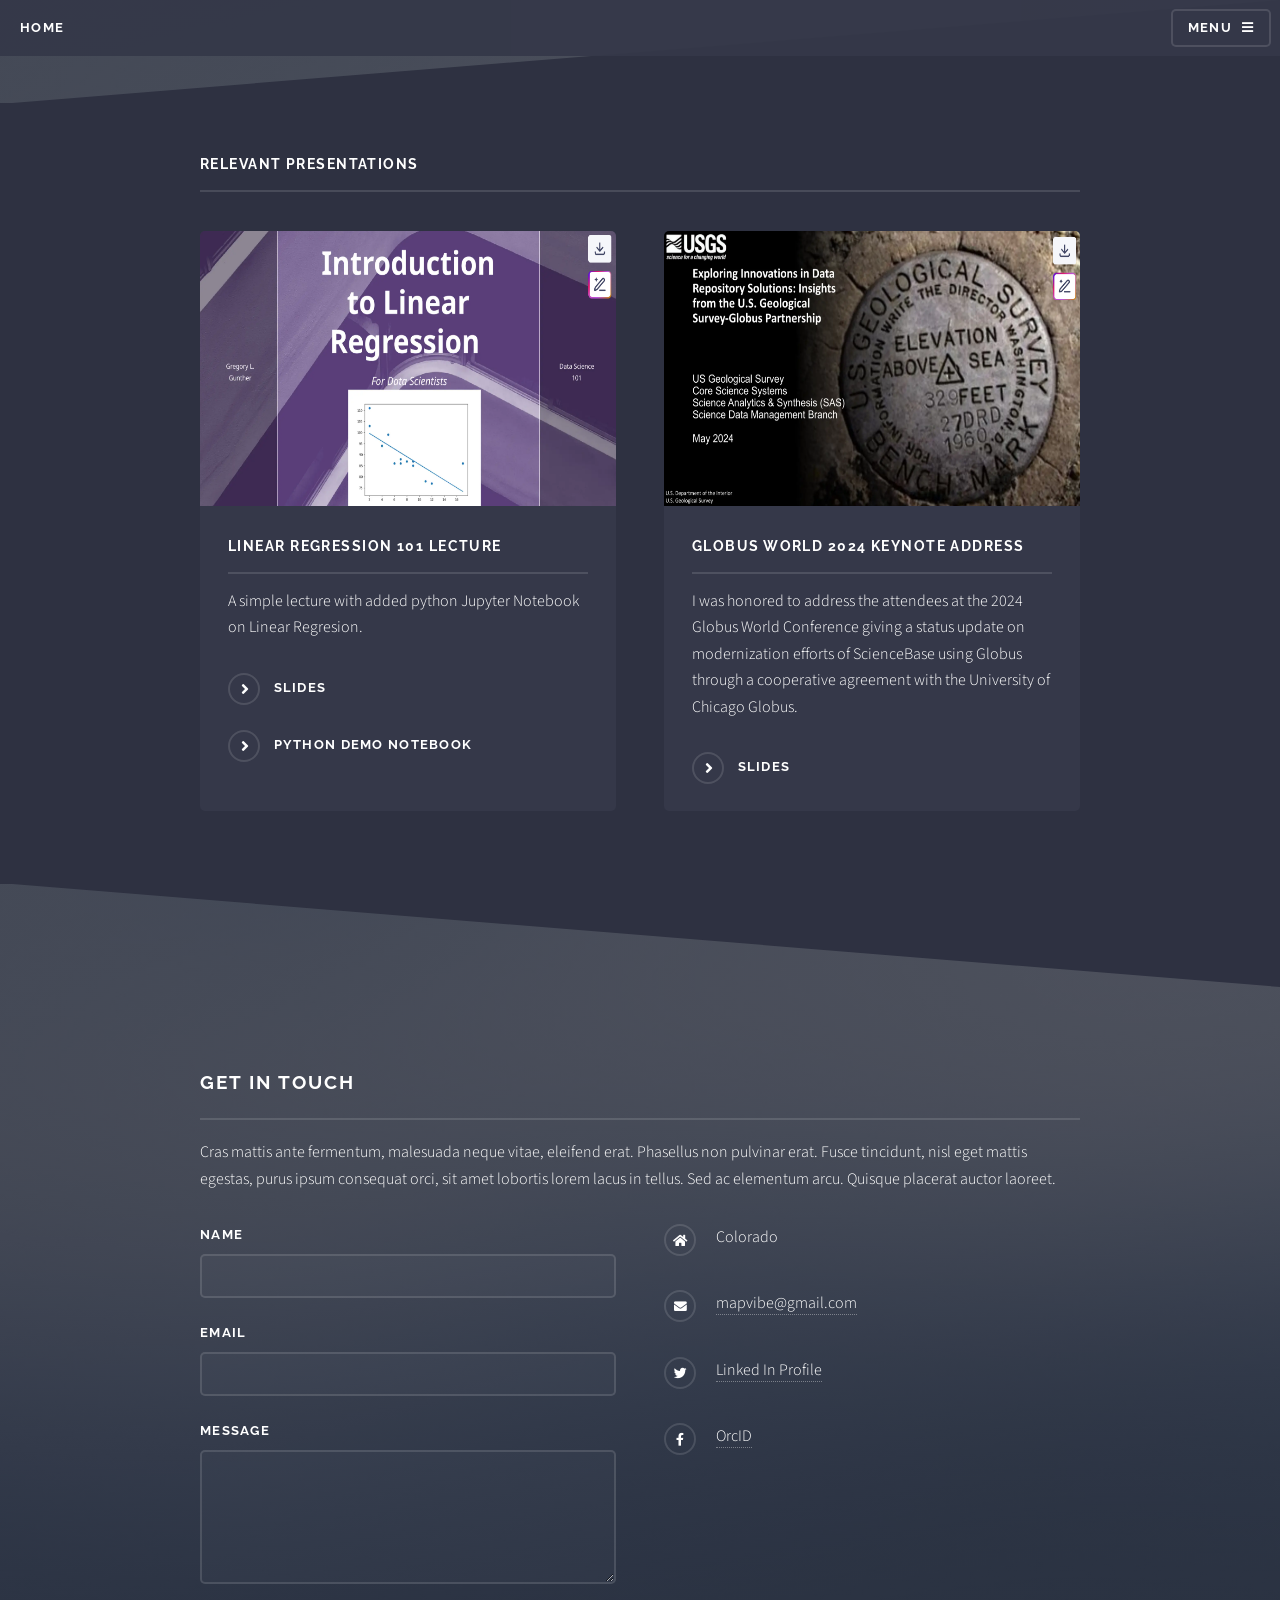
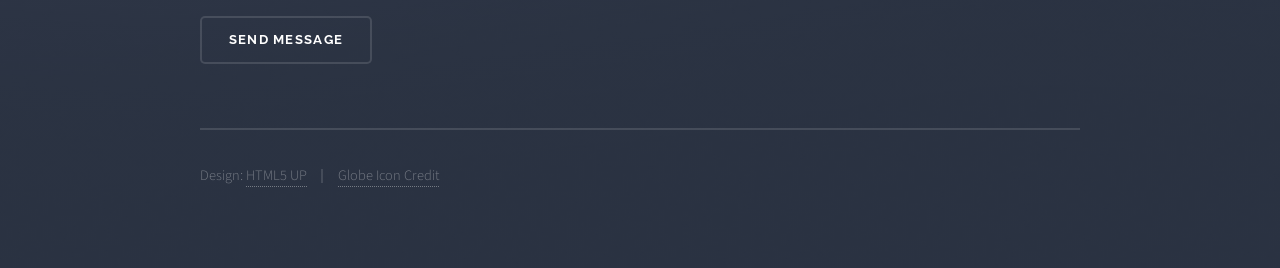
==== commit 36018573: "Updates to the presentations page with the addition of the Globus Keynote address." ====
--- a/presentations.html
+++ b/presentations.html
@@ -68,9 +68,16 @@
 										<article>
 											<a href="https://www.slideshare.net/slideshow/linear-regression-101-lecture-slideshare-pptx-a828/281717510"  class="image"><img src="images/linearregression.png" alt="Visit this slidedeck for a simple lecture on linear regression" height="275" /></a>
 											<h3 class="major">Linear Regression 101 Lecture</h3>
-											<p>A simple lecture with added python Jupyter Notebook on Linear Regresion</p>
-											<a href="https://www.slideshare.net/slideshow/linear-regression-101-lecture-slideshare-pptx-a828/281717510" class="special">Learn more</a>
+											<p>A simple lecture with added python Jupyter Notebook on Linear Regresion.</p>
+											<a href="https://www.slideshare.net/slideshow/linear-regression-101-lecture-slideshare-pptx-a828/281717510" class="special">Slides</a>
 										    <a href="https://github.com/mapvibe/projects/blob/main/LinearRegressionPythonDemo.ipynb" class="special">Python Demo Notebook</a>
+                                        </article>
+                                        <article>
+											<a href="https://www.slideshare.net/slideshow/linear-regression-101-lecture-slideshare-pptx-a828/281717510"  class="image"><img src="images/globus.png" alt="Visit this link to see the keynote address slides." height="275" /></a>
+											<h3 class="major">Globus World 2024 Keynote Address</h3>
+											<p>I was honored to address the attendees at the 2024 Globus World Conference giving a status update on modernization efforts of ScienceBase using Globus through a cooperative agreement with the University of Chicago Globus.</p>
+											<a href="https://www.slideshare.net/slideshow/exploring-innovations-in-data-repository-solutions-insights-from-the-u-s-geological-survey-globus-partnership-e3bf/269428246" class="special">Slides</a>
+										    
                                         </article>
 										<!--<article>
 											<a href="https://www.sciencebase.gov/catalog/item/60abc9e2d34ea221ce51e694" class="image"><img src="images/capacity_assessment_dr.png" alt="Click here for to visit the USGS EarthMAP Capacity Assessment Data Release" height="275" /></a>
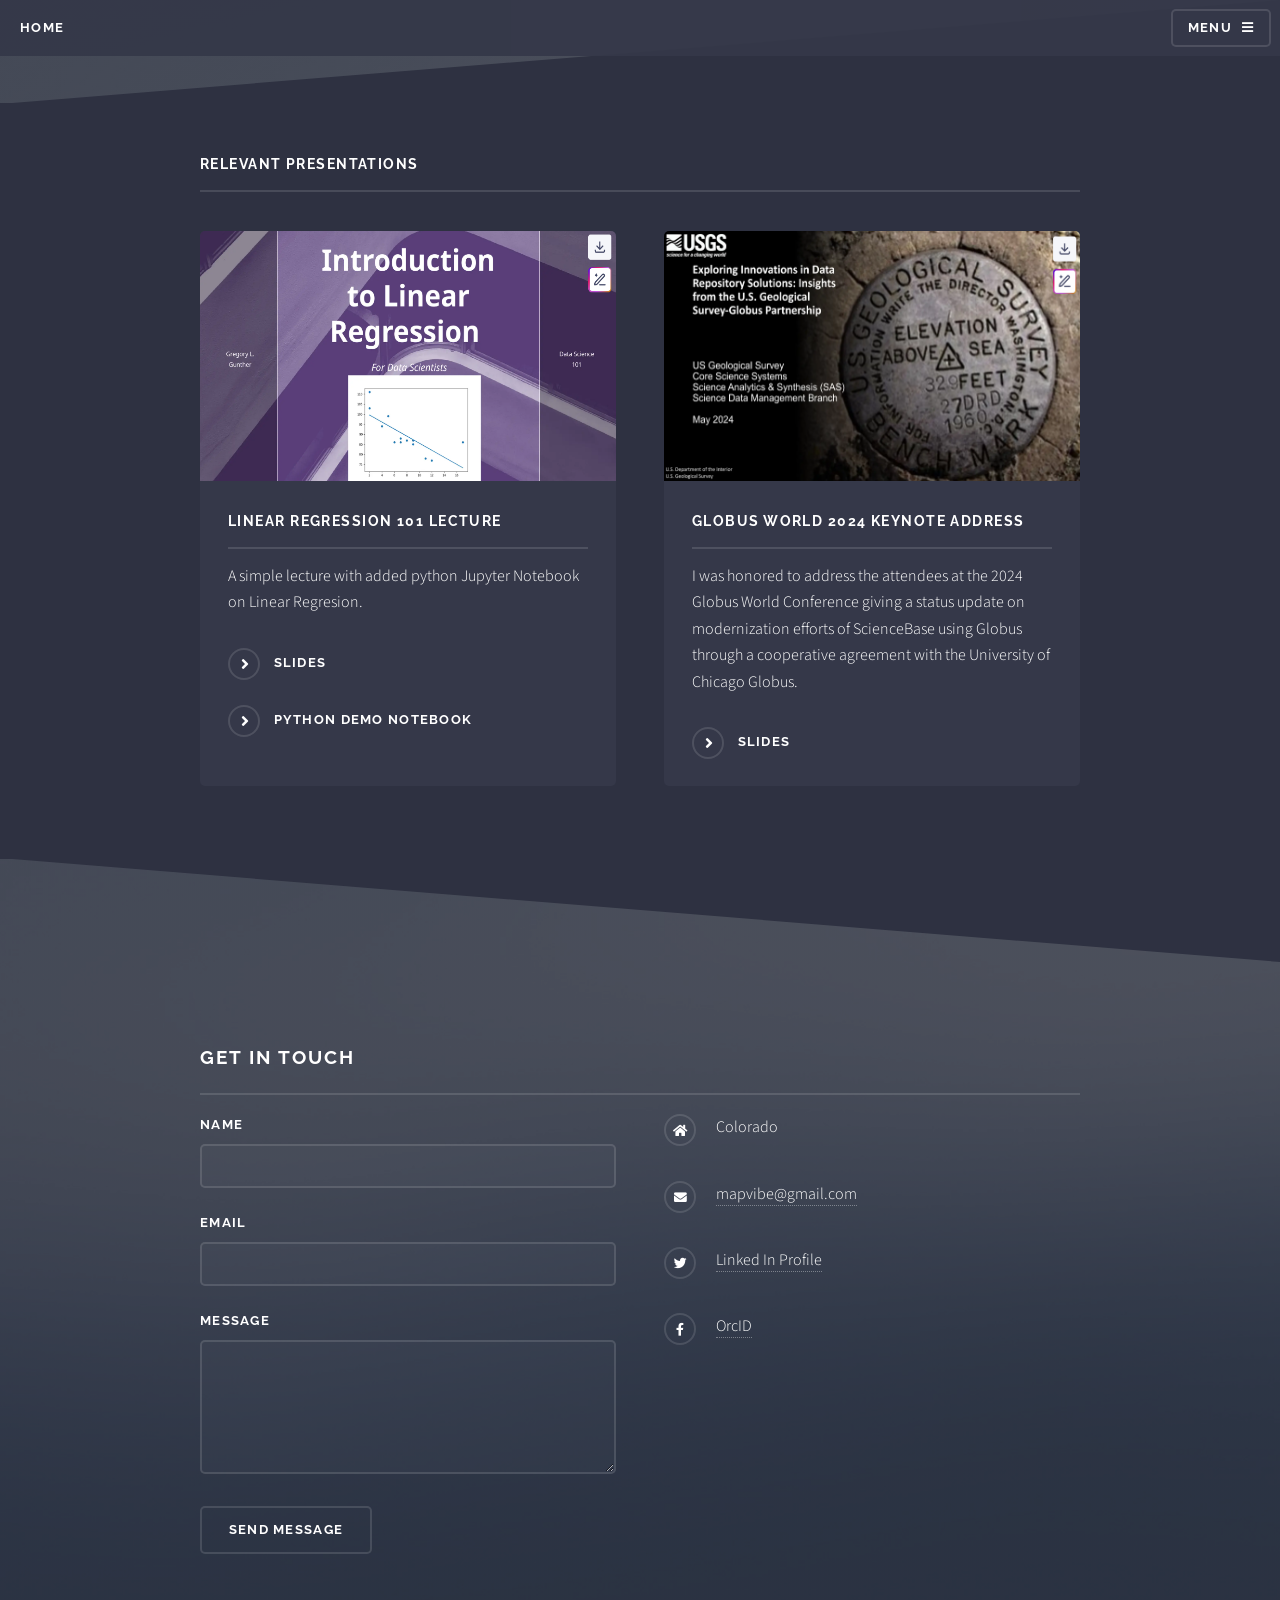
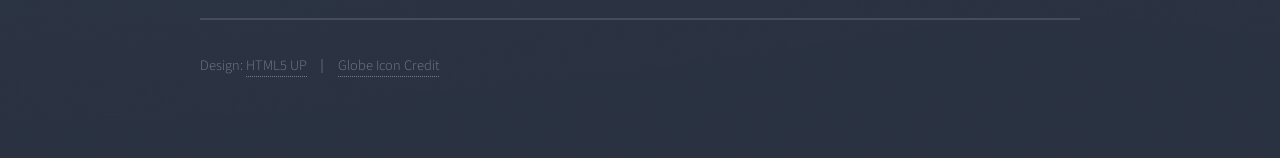
==== commit 8f736914: "Changes image hights for better looking presentation on phone" ====
--- a/presentations.html
+++ b/presentations.html
@@ -66,14 +66,14 @@
 
 									<section class="features">
 										<article>
-											<a href="https://www.slideshare.net/slideshow/linear-regression-101-lecture-slideshare-pptx-a828/281717510"  class="image"><img src="images/linearregression.png" alt="Visit this slidedeck for a simple lecture on linear regression" height="275" /></a>
+											<a href="https://www.slideshare.net/slideshow/linear-regression-101-lecture-slideshare-pptx-a828/281717510"  class="image"><img src="images/linearregression.png" alt="Visit this slidedeck for a simple lecture on linear regression" height="250" /></a>
 											<h3 class="major">Linear Regression 101 Lecture</h3>
 											<p>A simple lecture with added python Jupyter Notebook on Linear Regresion.</p>
 											<a href="https://www.slideshare.net/slideshow/linear-regression-101-lecture-slideshare-pptx-a828/281717510" class="special">Slides</a>
 										    <a href="https://github.com/mapvibe/projects/blob/main/LinearRegressionPythonDemo.ipynb" class="special">Python Demo Notebook</a>
                                         </article>
                                         <article>
-											<a href="https://www.slideshare.net/slideshow/linear-regression-101-lecture-slideshare-pptx-a828/281717510"  class="image"><img src="images/globus.png" alt="Visit this link to see the keynote address slides." height="275" /></a>
+											<a href="https://www.slideshare.net/slideshow/linear-regression-101-lecture-slideshare-pptx-a828/281717510"  class="image"><img src="images/globus.png" alt="Visit this link to see the keynote address slides." height="250" /></a>
 											<h3 class="major">Globus World 2024 Keynote Address</h3>
 											<p>I was honored to address the attendees at the 2024 Globus World Conference giving a status update on modernization efforts of ScienceBase using Globus through a cooperative agreement with the University of Chicago Globus.</p>
 											<a href="https://www.slideshare.net/slideshow/exploring-innovations-in-data-repository-solutions-insights-from-the-u-s-geological-survey-globus-partnership-e3bf/269428246" class="special">Slides</a>
@@ -102,7 +102,7 @@
 					<section id="footer">
 						<div class="inner">
 							<h2 class="major">Get in touch</h2>
-							<p>Cras mattis ante fermentum, malesuada neque vitae, eleifend erat. Phasellus non pulvinar erat. Fusce tincidunt, nisl eget mattis egestas, purus ipsum consequat orci, sit amet lobortis lorem lacus in tellus. Sed ac elementum arcu. Quisque placerat auctor laoreet.</p>
+							<!--<p>Cras mattis ante fermentum, malesuada neque vitae, eleifend erat. Phasellus non pulvinar erat. Fusce tincidunt, nisl eget mattis egestas, purus ipsum consequat orci, sit amet lobortis lorem lacus in tellus. Sed ac elementum arcu. Quisque placerat auctor laoreet.</p>-->
 							<form method="post" action="#">
 								<div class="fields">
 									<div class="field">
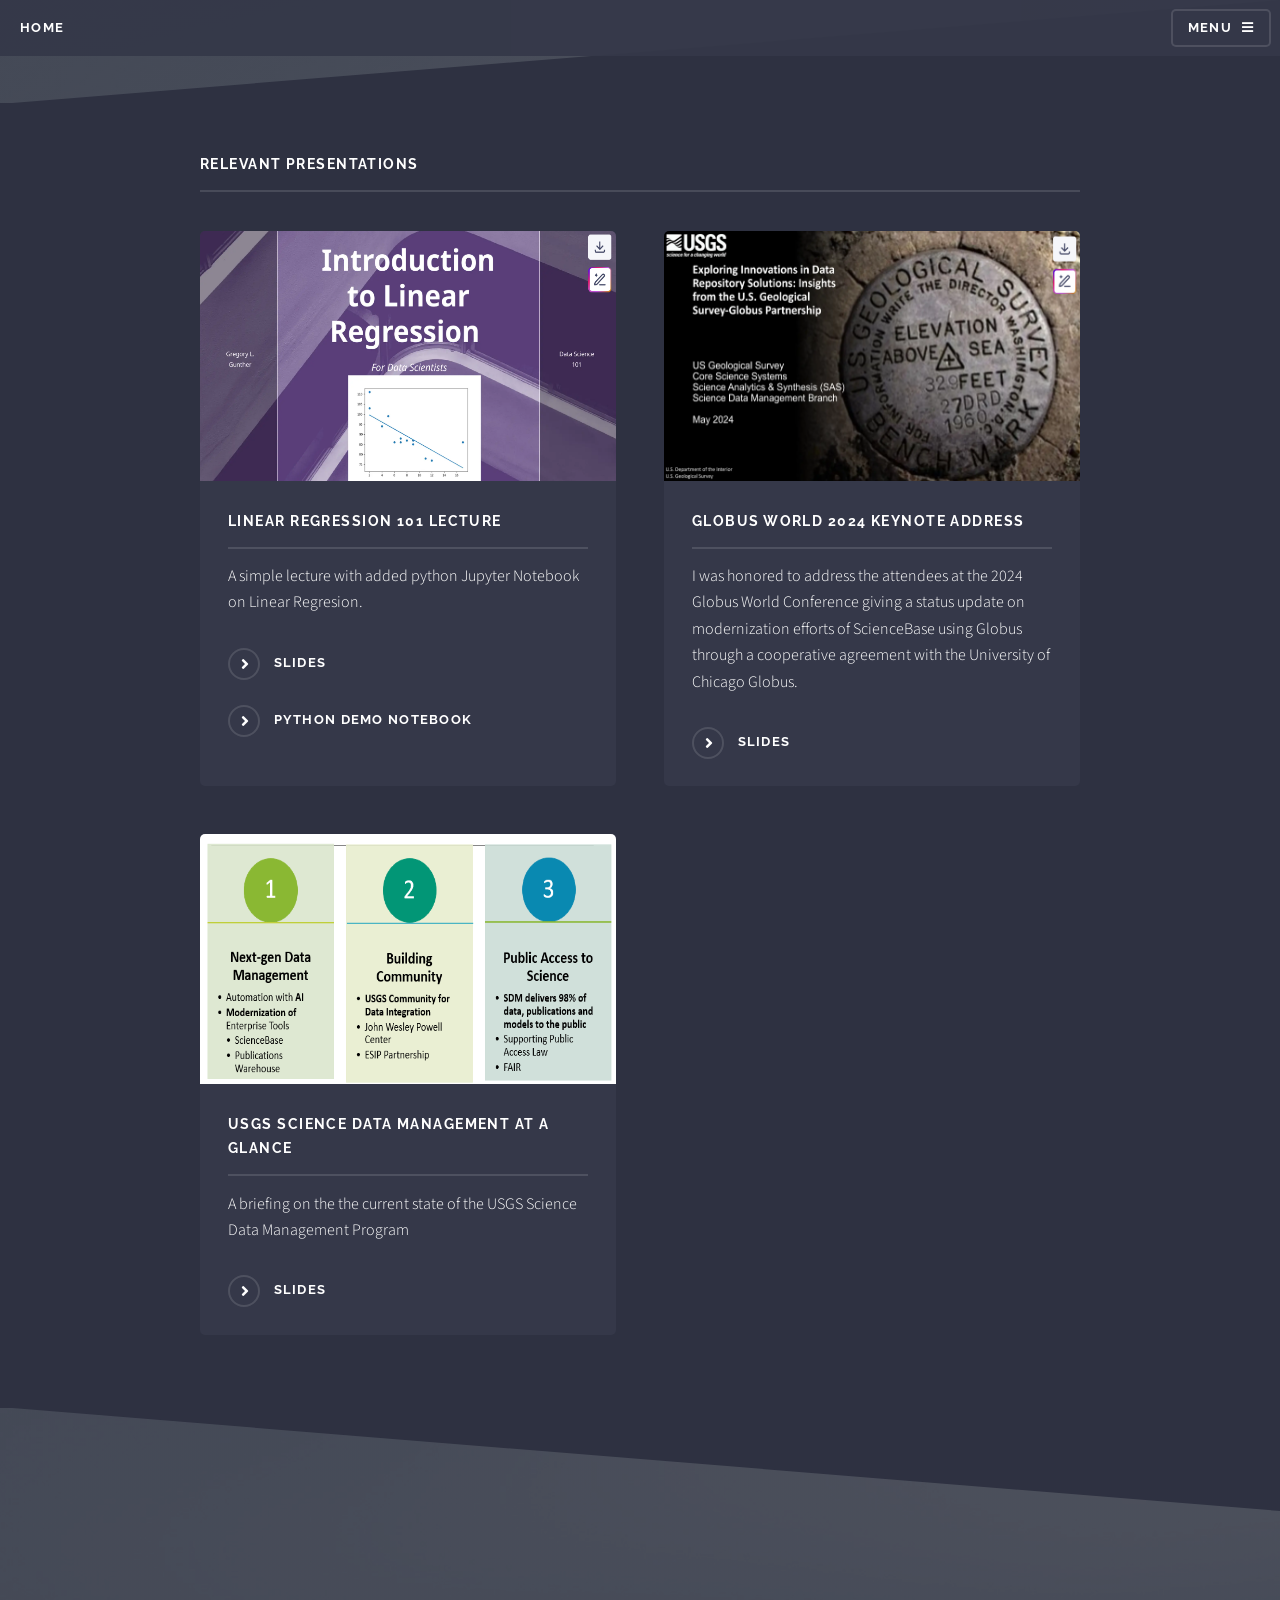
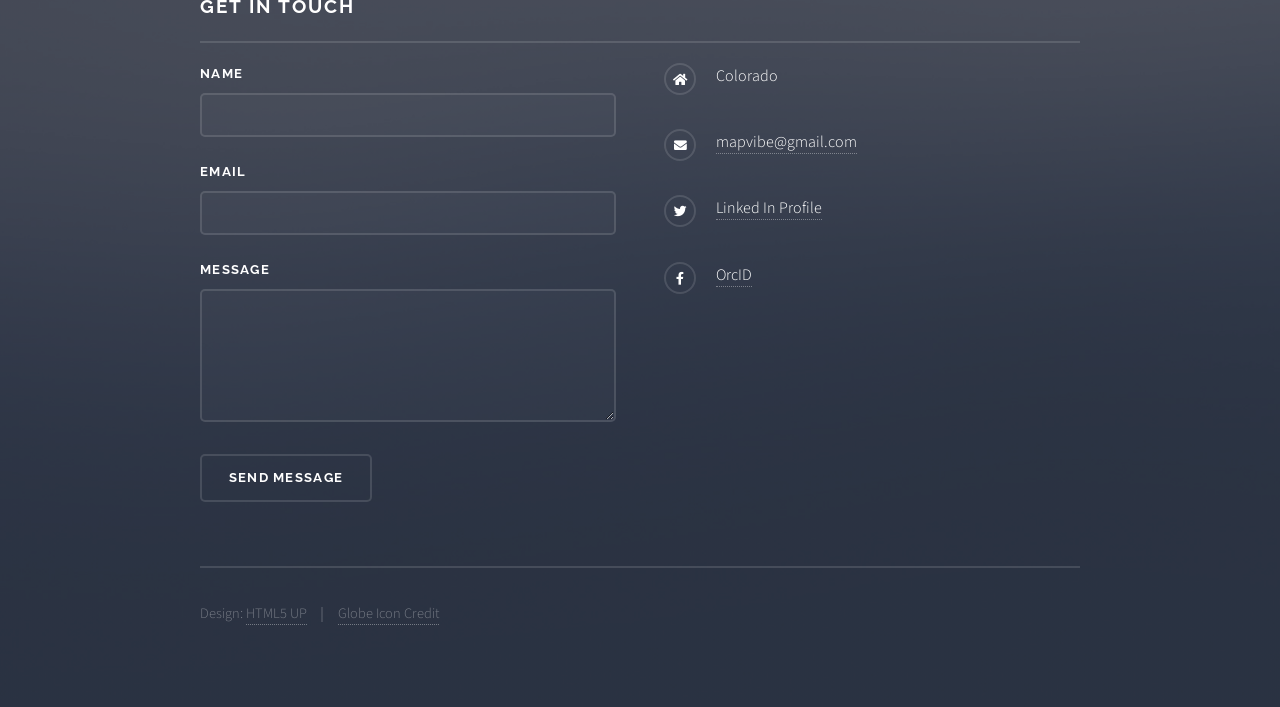
==== commit 163706be: "Slides for SDM" ====
--- a/presentations.html
+++ b/presentations.html
@@ -79,6 +79,13 @@
 											<a href="https://www.slideshare.net/slideshow/exploring-innovations-in-data-repository-solutions-insights-from-the-u-s-geological-survey-globus-partnership-e3bf/269428246" class="special">Slides</a>
 										    
                                         </article>
+										  <article>
+											<a href="https://www.slideshare.net/slideshow/2025-usgs-science-data-management-briefing/281936322"  class="image"><img src="images/screencaptureSDM.png" alt="Visit this link to view and download slides" height="250" /></a>
+											<h3 class="major">USGS Science Data Management at a Glance</h3>
+											<p>A briefing on the the current state of the USGS Science Data Management Program</p>
+											<a href="https://www.slideshare.net/slideshow/2025-usgs-science-data-management-briefing/281936322" class="special">Slides</a>
+										    
+                                        </article>
 										<!--<article>
 											<a href="https://www.sciencebase.gov/catalog/item/60abc9e2d34ea221ce51e694" class="image"><img src="images/capacity_assessment_dr.png" alt="Click here for to visit the USGS EarthMAP Capacity Assessment Data Release" height="275" /></a>
 											<h3 class="major">USGS Capacity Assessment Data Release</h3>
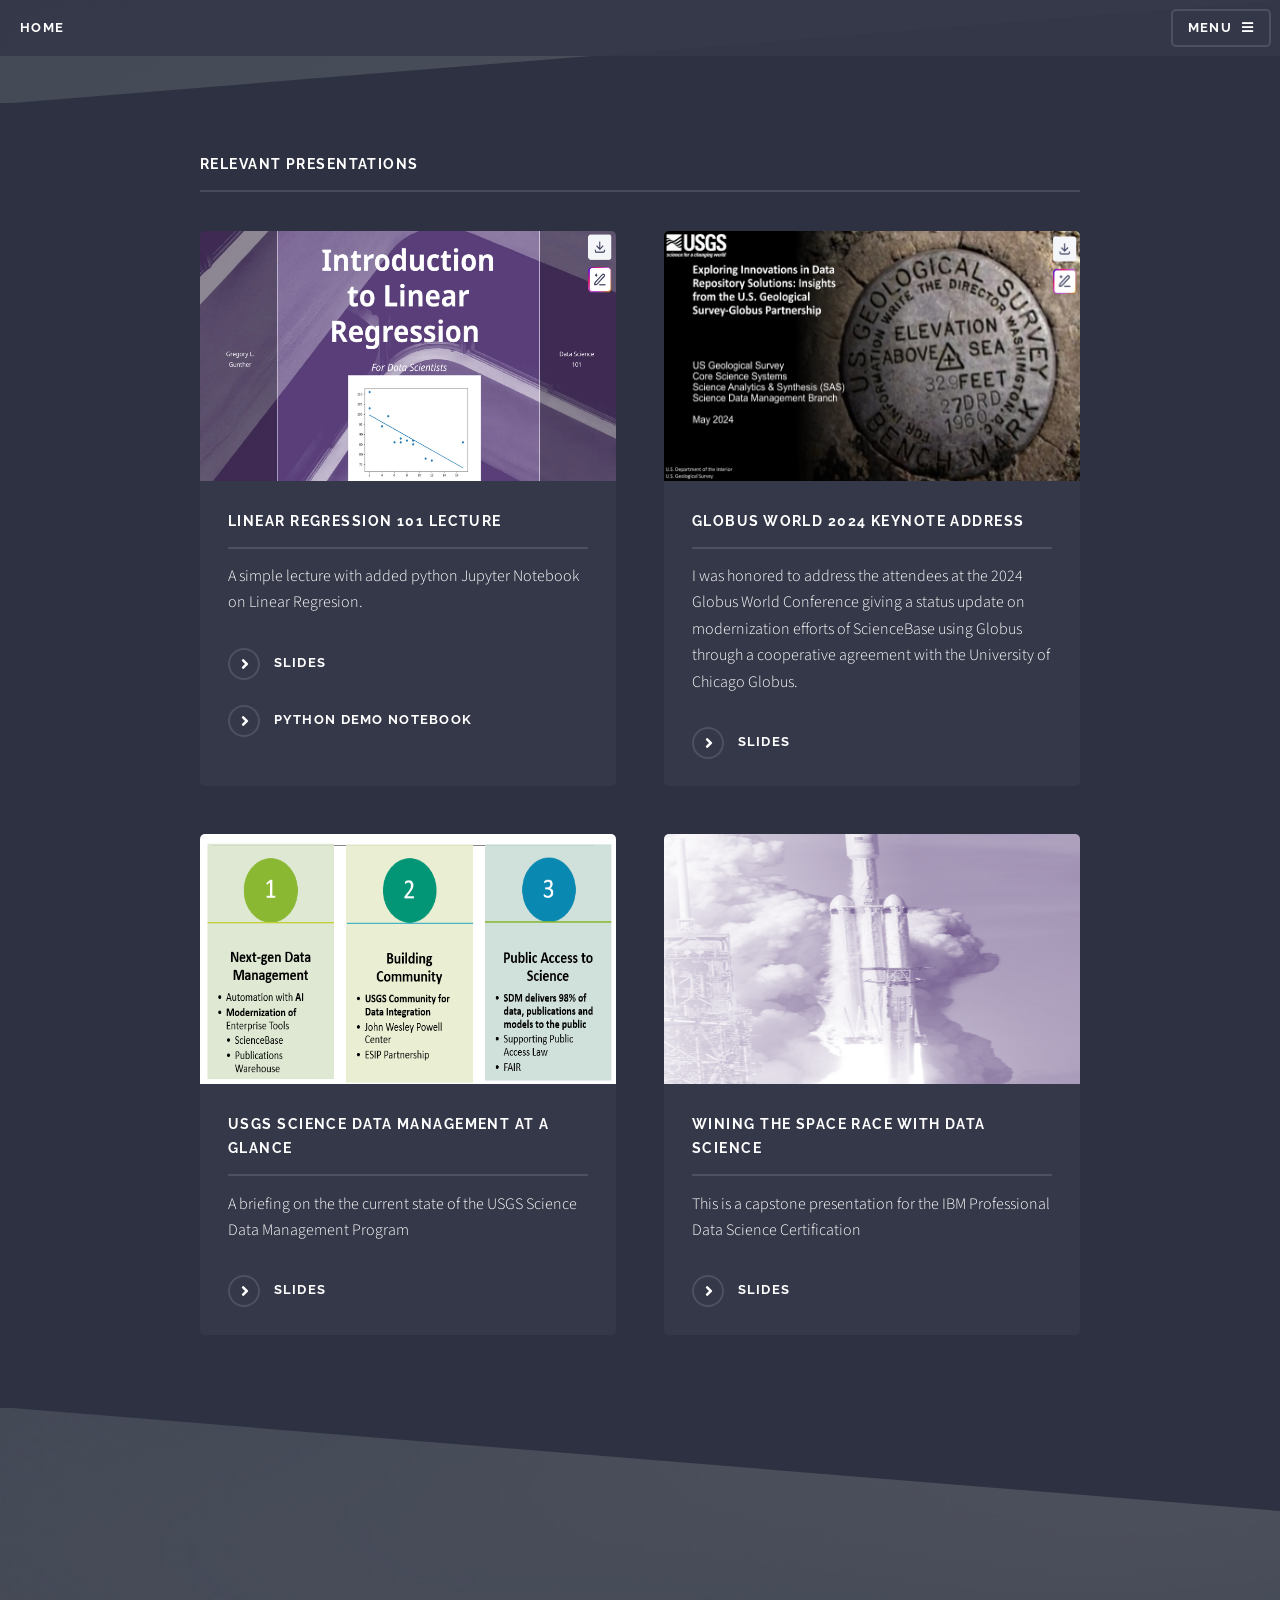
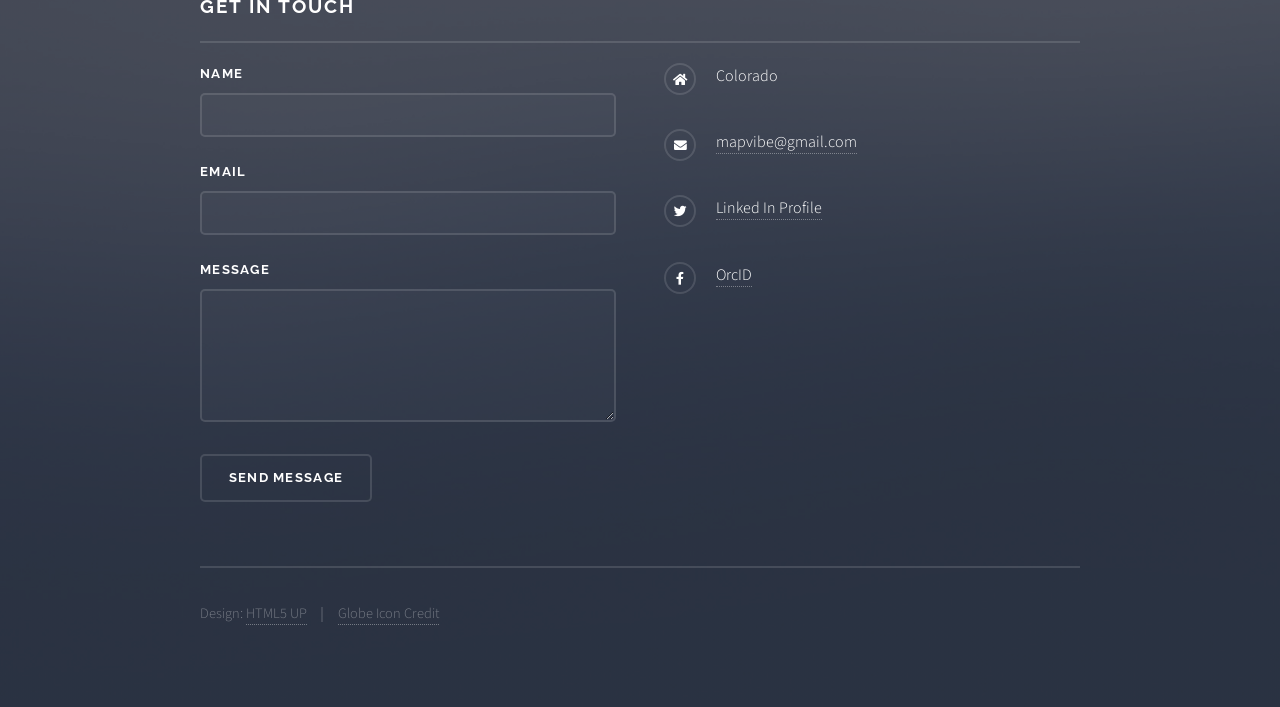
==== commit e7524227: "Adding SpaceX IBM Professional Data Science" ====
--- a/presentations.html
+++ b/presentations.html
@@ -84,7 +84,12 @@
 											<h3 class="major">USGS Science Data Management at a Glance</h3>
 											<p>A briefing on the the current state of the USGS Science Data Management Program</p>
 											<a href="https://www.slideshare.net/slideshow/2025-usgs-science-data-management-briefing/281936322" class="special">Slides</a>
-										    
+                                        </article>
+										  <article>
+											<a href="https://www.slideshare.net/slideshow/wining-the-space-race-with-data-science-and-predictive-analytics/282181664"  class="image"><img src="images/spacex.png" alt="Visit this link to view and download slides" height="250" /></a>
+											<h3 class="major">Wining the Space Race With Data Science</h3>
+											<p>This is a capstone presentation for the IBM Professional Data Science Certification</p>
+											<a href="https://www.slideshare.net/slideshow/wining-the-space-race-with-data-science-and-predictive-analytics/282181664" class="special">Slides</a>
                                         </article>
 										<!--<article>
 											<a href="https://www.sciencebase.gov/catalog/item/60abc9e2d34ea221ce51e694" class="image"><img src="images/capacity_assessment_dr.png" alt="Click here for to visit the USGS EarthMAP Capacity Assessment Data Release" height="275" /></a>
